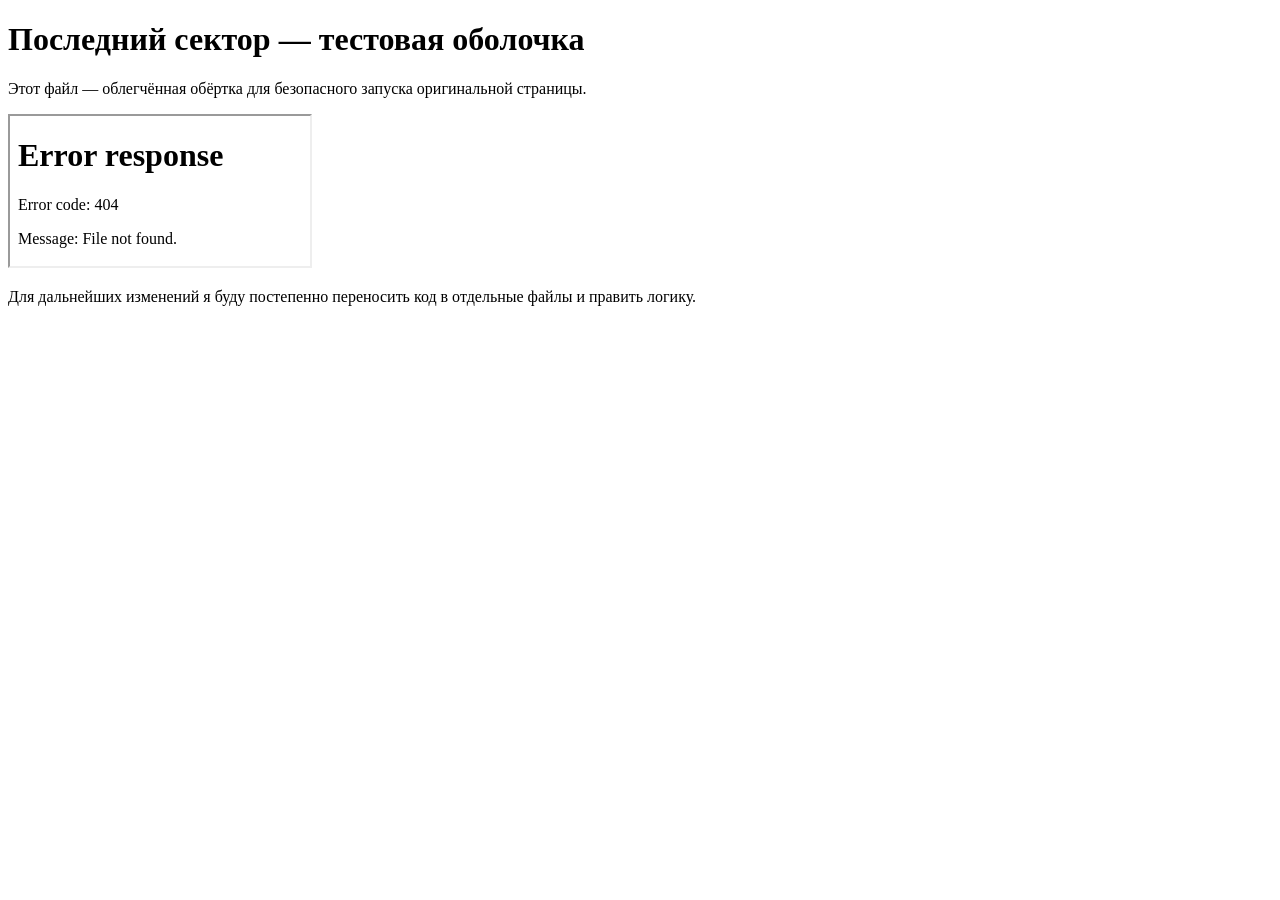
==== index.html @ d8fb33e8 "Создан index.html-обёртка для безопасной разработки (шаг 1)" ====
<!DOCTYPE html>
<html lang="ru">
<head>
  <meta charset="UTF-8">
  <meta name="viewport" content="width=device-width, initial-scale=1, maximum-scale=1, user-scalable=no">
  <title>Последний сектор — оболочка</title>
  <link rel="stylesheet" href="styles.css">
</head>
<body>
  <div class="wrapper">
    <header>
      <h1>Последний сектор — тестовая оболочка</h1>
      <p>Этот файл — облегчённая обёртка для безопасного запуска оригинальной страницы.</p>
    </header>

    <!-- Встроенная оригинальная страница как iframe для шаговой доработки. -->
    <section class="gameframe">
      <iframe src="/blob/main/game1_v1_4.html" id="gameFrame" title="game1" sandbox="allow-same-origin allow-scripts allow-forms" ></iframe>
    </section>

    <footer>
      <p>Для дальнейших изменений я буду постепенно переносить код в отдельные файлы и править логику.</p>
    </footer>
  </div>

  <script src="game.js"></script>
</body>
</html>
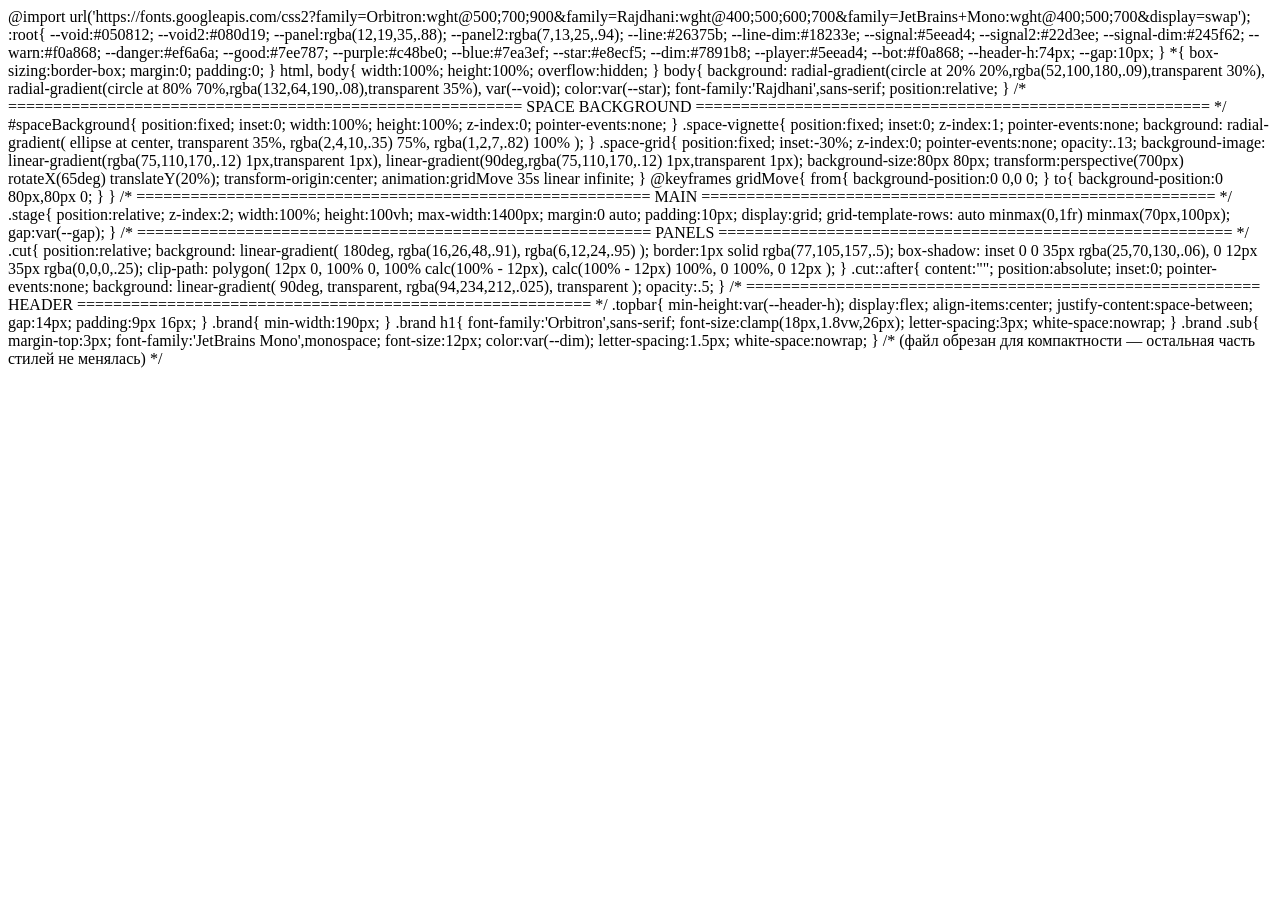
==== commit 83a35a69: "index.html: переключён на локальный рендер (редирект на game1_v1_4.html)" ====
--- a/index.html
+++ b/index.html
@@ -1,28 +1,15 @@
 <!DOCTYPE html>
 <html lang="ru">
 <head>
-  <meta charset="UTF-8">
-  <meta name="viewport" content="width=device-width, initial-scale=1, maximum-scale=1, user-scalable=no">
-  <title>Последний сектор — оболочка</title>
-  <link rel="stylesheet" href="styles.css">
+  <meta charset="utf-8">
+  <meta name="viewport" content="width=device-width,initial-scale=1">
+  <title>Последний сектор — локальный рендер</title>
 </head>
 <body>
-  <div class="wrapper">
-    <header>
-      <h1>Последний сектор — тестовая оболочка</h1>
-      <p>Этот файл — облегчённая обёртка для безопасного запуска оригинальной страницы.</p>
-    </header>
-
-    <!-- Встроенная оригинальная страница как iframe для шаговой доработки. -->
-    <section class="gameframe">
-      <iframe src="/blob/main/game1_v1_4.html" id="gameFrame" title="game1" sandbox="allow-same-origin allow-scripts allow-forms" ></iframe>
-    </section>
-
-    <footer>
-      <p>Для дальнейших изменений я буду постепенно переносить код в отдельные файлы и править логику.</p>
-    </footer>
-  </div>
-
-  <script src="game.js"></script>
+  <p>Перенаправление на локальную страницу игры… Если перенаправление не сработало, откройте <a href="./game1_v1_4.html">game1_v1_4.html</a>.</p>
+  <script>
+    // Перенаправляем на локальную страницу с игрой (без iframe).
+    window.location.replace('./game1_v1_4.html');
+  </script>
 </body>
 </html>
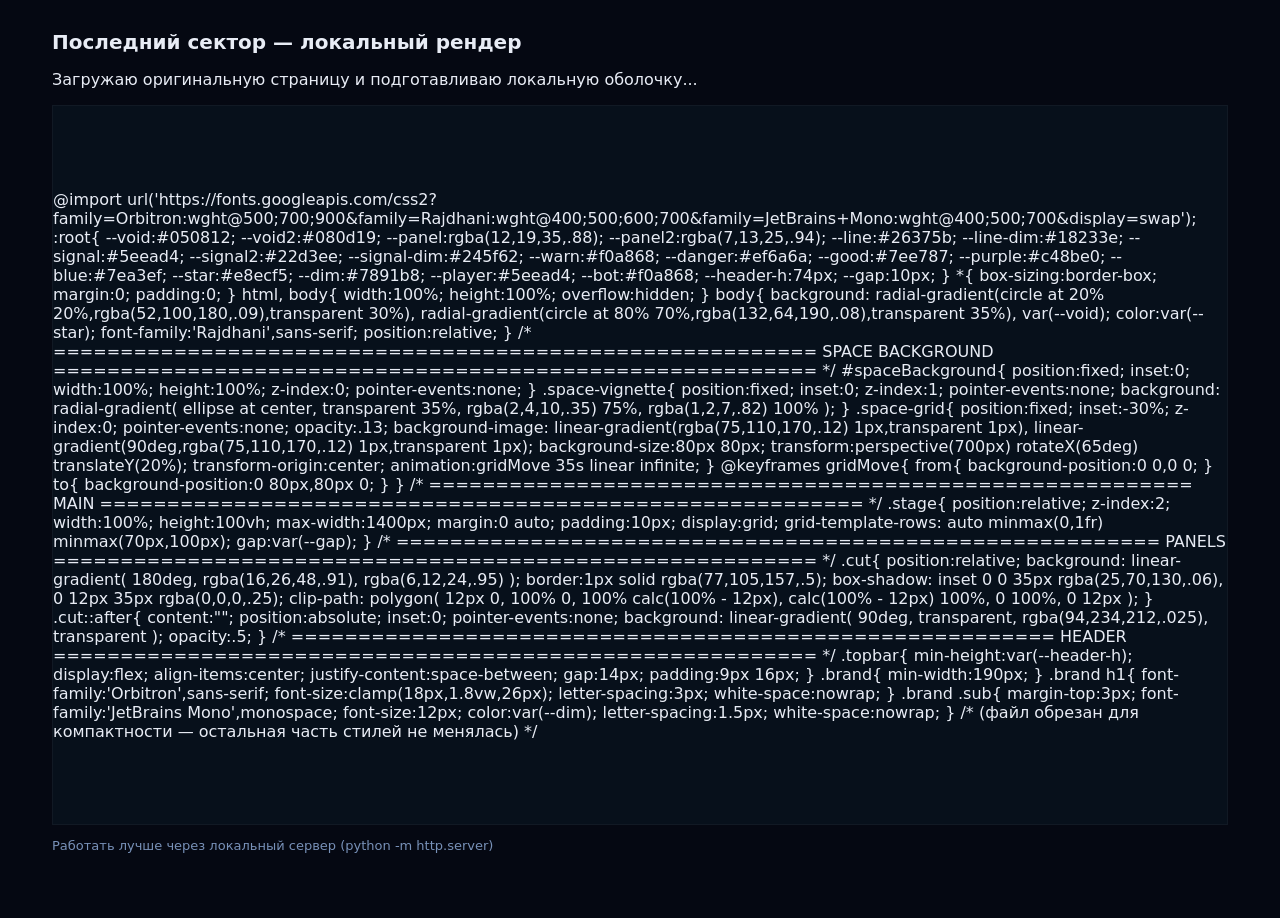
==== commit 1295e2cf: "index.html: изменён на локальный рендер — загружает тело game1_v1_4.html в контейнер и подключает ga" ====
--- a/index.html
+++ b/index.html
@@ -4,12 +4,64 @@
   <meta charset="utf-8">
   <meta name="viewport" content="width=device-width,initial-scale=1">
   <title>Последний сектор — локальный рендер</title>
+  <link rel="stylesheet" href="styles.css">
 </head>
 <body>
-  <p>Перенаправление на локальную страницу игры… Если перенаправление не сработало, откройте <a href="./game1_v1_4.html">game1_v1_4.html</a>.</p>
+  <div class="wrapper">
+    <header>
+      <h1>Последний сектор — локальный рендер</h1>
+      <p>Загружаю оригинальную страницу и подготавливаю локальную оболочку...</p>
+    </header>
+
+    <section id="remoteContainer" class="gameframe">
+      <!-- Контент оригинальной страницы будет загружен сюда -->
+    </section>
+
+    <footer>
+      <p>Работать лучше через локальный сервер (python -m http.server)</p>
+    </footer>
+  </div>
+
   <script>
-    // Перенаправляем на локальную страницу с игрой (без iframe).
-    window.location.replace('./game1_v1_4.html');
+    // Загружаем исходный HTML и вставляем тело в контейнер.
+    async function loadRemote(){
+      try{
+        const res = await fetch('game1_v1_4.html');
+        const txt = await res.text();
+        // Извлечём содержимое <body>
+        const bodyMatch = txt.match(/<body[^>]*>([\s\S]*?)<\/body>/i);
+        const content = bodyMatch ? bodyMatch[1] : txt;
+        const container = document.getElementById('remoteContainer');
+        container.innerHTML = content;
+
+        // Подключаем наш game.js (уже вынесённый)
+        const s = document.createElement('script');
+        s.src = 'game.js';
+        s.defer = true;
+        document.body.appendChild(s);
+
+        // Обработаем внутренние inline <script> теги из оригинала — осторожно: выполняем их в порядке появления
+        const inlineScripts = content.match(/<script[^>]*>([\s\S]*?)<\/script>/ig) || [];
+        for(const scriptTag of inlineScripts){
+          // извлечь код
+          const codeMatch = scriptTag.match(/<script[^>]*>([\s\S]*?)<\/script>/i);
+          if(codeMatch && codeMatch[1].trim()){
+            try{
+              // Выполняем код в глобальном контексте
+              (0,eval)(codeMatch[1]);
+            }catch(e){
+              console.warn('Ошибка выполнения inline-скрипта из оригинала', e);
+            }
+          }
+        }
+
+      }catch(e){
+        console.error('Не удалось загрузить game1_v1_4.html:',e);
+        document.getElementById('remoteContainer').textContent = 'Ошибка загрузки оригинальной страницы: ' + e;
+      }
+    }
+
+    loadRemote();
   </script>
 </body>
 </html>
--- a/styles.css
+++ b/styles.css
@@ -0,0 +1,29 @@
+/* Основные стили для разработки и панели настроек. Полный CSS игры пока оставлен в оригинальном файле и будет постепенно вынесен.
+   Этот файл содержит минимальные стили для оболочки и модального окна настроек. */
+:root{
+  --bg:#050812;
+  --fg:#e8ecf5;
+  --muted:#7891b8;
+  --accent:#5eead4;
+}
+*{box-sizing:border-box}
+html,body{height:100%;margin:0;background:var(--bg);color:var(--fg);font-family:Rajdhani,system-ui,Segoe UI,Arial}
+.wrapper{max-width:1200px;margin:18px auto;padding:12px}
+header h1{font-size:20px;margin:0 0 6px}
+.gameframe{height:720px;border:1px solid rgba(255,255,255,.04);background:#07101b;display:flex;align-items:center;justify-content:center}
+iframe#gameFrame{width:100%;height:100%;border:0;background:transparent}
+footer{margin-top:10px;color:var(--muted);font-size:13px}
+
+/* Настройки (модал) */
+.settings-btn{position:fixed;right:16px;bottom:16px;background:linear-gradient(90deg,var(--accent),#22d3ee);border:0;padding:10px 14px;border-radius:8px;color:#001;cursor:pointer;font-weight:700}
+.settings-modal{position:fixed;left:50%;top:50%;transform:translate(-50%,-50%);background:#071426;border:1px solid rgba(255,255,255,.04);padding:14px;border-radius:8px;min-width:320px;box-shadow:0 10px 30px rgba(0,0,0,.6);display:none}
+.settings-modal.open{display:block}
+.settings-modal h3{margin:0 0 10px;font-size:16px}
+.settings-row{display:flex;gap:8px;align-items:center;margin-bottom:8px}
+.settings-row label{flex:1;color:var(--muted);font-size:13px}
+.settings-row input[type=number],.settings-row select{width:120px;padding:6px;border-radius:6px;border:1px solid rgba(255,255,255,.04);background:#0b1722;color:var(--fg)}
+.settings-actions{display:flex;gap:8px;justify-content:flex-end;margin-top:10px}
+.settings-actions button{padding:8px 10px;border-radius:6px;border:0;cursor:pointer}
+
+/* Простая подсказка баланса */
+.balance-indicator{position:fixed;left:16px;bottom:20px;background:rgba(255,255,255,.03);padding:8px 10px;border-radius:8px;border:1px solid rgba(255,255,255,.03);font-family:JetBrains Mono,monospace}
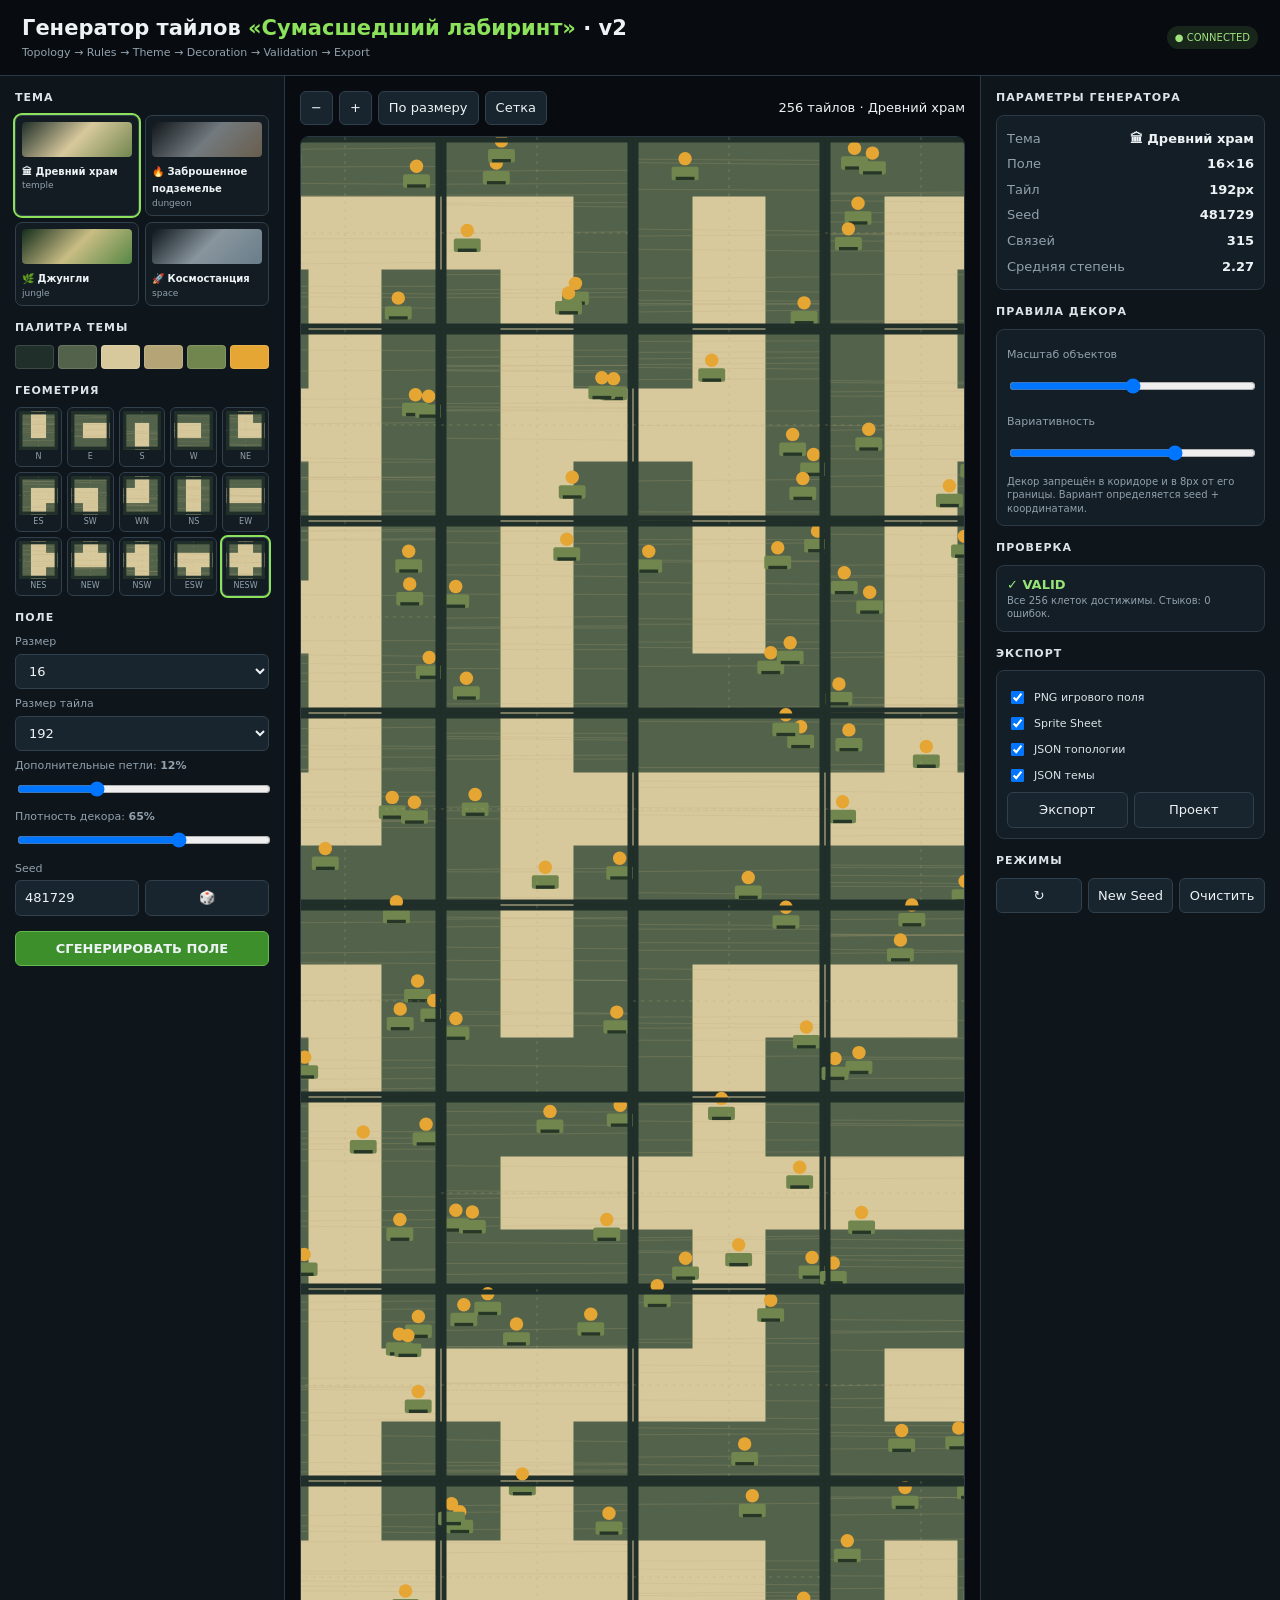
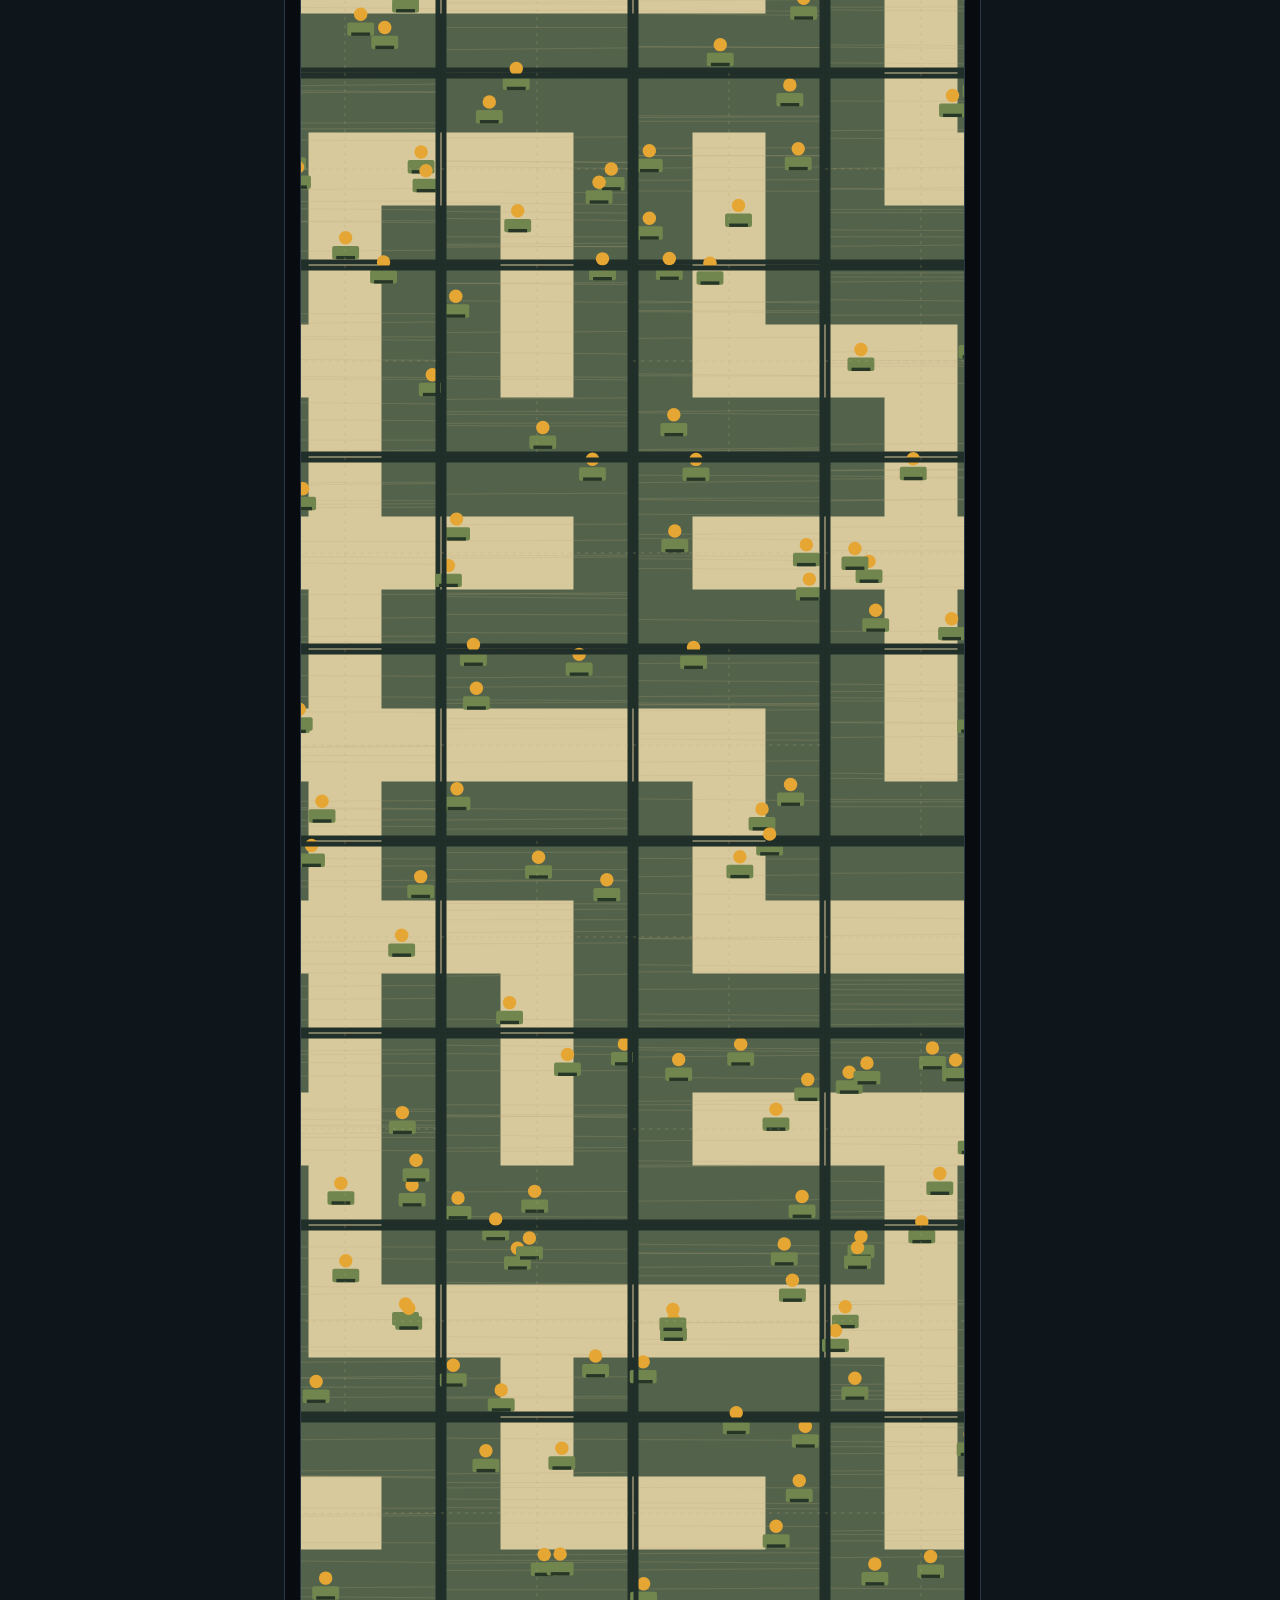
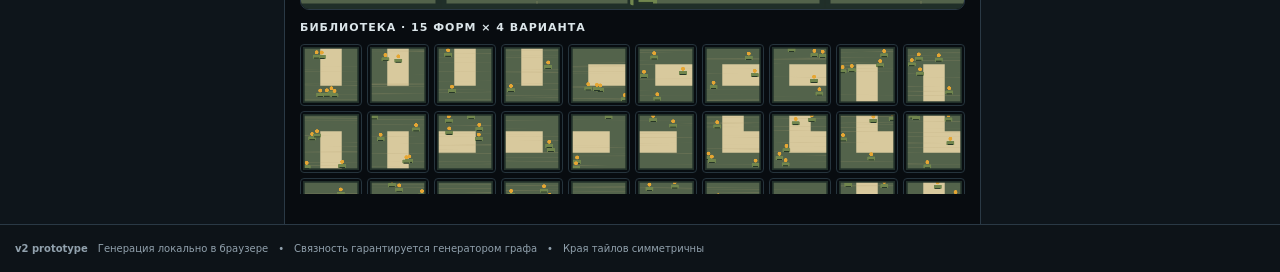
==== commit 2adcf545: "Add files via upload" ====
--- a/index.html
+++ b/index.html
@@ -1,67 +1,167 @@
-<!DOCTYPE html>
+<!doctype html>
 <html lang="ru">
 <head>
-  <meta charset="utf-8">
-  <meta name="viewport" content="width=device-width,initial-scale=1">
-  <title>Последний сектор — локальный рендер</title>
-  <link rel="stylesheet" href="styles.css">
+<meta charset="utf-8">
+<meta name="viewport" content="width=device-width,initial-scale=1">
+<title>Maze Tile Generator v2</title>
+<style>
+:root{--bg:#080c10;--panel:#10171e;--panel2:#17212a;--line:#2a3945;--text:#edf3f5;--muted:#91a1ad;--accent:#8ce35b;--warn:#f3b84b;--bad:#f16d75}
+*{box-sizing:border-box}body{margin:0;background:radial-gradient(900px 500px at 25% -10%,#20303a 0,#080c10 65%);color:var(--text);font:13px/1.35 Inter,system-ui,Segoe UI,Arial,sans-serif}
+header{height:76px;padding:16px 22px;border-bottom:1px solid var(--line);display:flex;align-items:center;justify-content:space-between}
+h1{margin:0;font-size:21px}h1 i{font-style:normal;color:var(--accent)}.sub{color:var(--muted);font-size:11px;margin-top:4px}
+.app{display:grid;grid-template-columns:285px minmax(500px,1fr) 300px;min-height:calc(100vh - 124px)}
+aside,.right{background:#10171edb;padding:15px;border-right:1px solid var(--line);overflow:auto}.right{border:0;border-left:1px solid var(--line)}
+main{padding:15px;min-width:0;display:flex;flex-direction:column;gap:11px}h2{font-size:11px;text-transform:uppercase;letter-spacing:1px;color:#dbe5e9;margin:0 0 9px}
+section{margin-bottom:15px}.card{background:#141e26;border:1px solid #2b3a46;border-radius:8px;padding:10px}
+label{display:block;color:var(--muted);font-size:11px;margin:8px 0 4px}select,input,button{font:inherit;color:var(--text);background:#18242e;border:1px solid #30404c;border-radius:6px;padding:8px 9px;width:100%}button{cursor:pointer}button:hover{filter:brightness(1.15)}button.primary{background:#3c8f2a;border-color:#65b94d;font-weight:700}
+.row{display:grid;grid-template-columns:1fr 1fr;gap:6px}.row3{display:grid;grid-template-columns:1fr 1fr 1fr;gap:6px}.theme-grid{display:grid;grid-template-columns:1fr 1fr;gap:6px}.theme{cursor:pointer;padding:6px;border:1px solid #30404c;border-radius:7px;background:#131c23}.theme.active{outline:2px solid var(--accent)}.sw{height:35px;border-radius:4px;margin-bottom:5px}.theme b{font-size:10px}.theme small{display:block;color:var(--muted);font-size:9px}
+.palette{display:grid;grid-template-columns:repeat(6,1fr);gap:4px}.chip{height:24px;border-radius:4px;border:1px solid #ffffff20}
+.typegrid{display:grid;grid-template-columns:repeat(5,1fr);gap:5px}.type{padding:3px;background:#131c23;border:1px solid #30404c;border-radius:6px;text-align:center;color:var(--muted);font-size:8px}.type.selected{outline:2px solid var(--accent)}.type canvas{display:block;width:100%;margin-bottom:2px}
+.toolbar{display:flex;gap:6px;align-items:center}.toolbar button{width:auto;padding:7px 10px}.toolbar .grow{flex:1}.badge{padding:5px 8px;border-radius:999px;background:#18251a;color:#9fe27e;font-size:10px}
+.stage{position:relative;flex:1;min-height:490px;border:1px solid var(--line);border-radius:9px;background:#05080a;display:flex;align-items:center;justify-content:center;overflow:hidden}
+#map{image-rendering:auto;box-shadow:0 20px 70px #000c;max-width:none}.gridlines{position:absolute;inset:0;pointer-events:none;opacity:.18;background-image:linear-gradient(#fff 1px,transparent 1px),linear-gradient(90deg,#fff 1px,transparent 1px)}
+.library{display:grid;grid-template-columns:repeat(10,1fr);gap:5px;max-height:150px;overflow:auto}.lib{background:#080d11;border:1px solid #26343d;border-radius:4px;padding:2px}.lib canvas{display:block;width:100%}
+.kv{display:flex;justify-content:space-between;padding:4px 0;color:var(--muted)}.kv strong{color:var(--text)}.check{display:flex;gap:7px;align-items:center;margin:7px 0;color:#d9e2e6}.check input{width:auto}
+.slider{width:100%;padding:0}.hint{font-size:10px;color:var(--muted)}.ok{color:#96e576}.warn{color:var(--warn)}.bad{color:var(--bad)}
+footer{height:48px;border-top:1px solid var(--line);display:flex;align-items:center;gap:10px;padding:8px 15px;color:var(--muted);font-size:10px;background:#0d1318}
+@media(max-width:1150px){.app{grid-template-columns:250px 1fr}.right{display:none}}@media(max-width:760px){.app{display:block}aside{display:none}main{height:calc(100vh - 124px)}}
+</style>
 </head>
 <body>
-  <div class="wrapper">
-    <header>
-      <h1>Последний сектор — локальный рендер</h1>
-      <p>Загружаю оригинальную страницу и подготавливаю локальную оболочку...</p>
-    </header>
+<header>
+ <div><h1>Генератор тайлов <i>«Сумасшедший лабиринт»</i> · v2</h1><div class="sub">Topology → Rules → Theme → Decoration → Validation → Export</div></div>
+ <span class="badge" id="health">● READY</span>
+</header>
+<div class="app">
+<aside>
+<section><h2>Тема</h2><div id="themes" class="theme-grid"></div></section>
+<section><h2>Палитра темы</h2><div id="palette" class="palette"></div></section>
+<section><h2>Геометрия</h2><div id="types" class="typegrid"></div></section>
+<section><h2>Поле</h2>
+<label>Размер</label><select id="gridSize"><option>8</option><option>12</option><option selected>16</option><option>20</option><option>24</option></select>
+<label>Размер тайла</label><select id="tileSize"><option>128</option><option selected>192</option><option>256</option><option>384</option></select>
+<label>Дополнительные петли: <b id="loopV">12%</b></label><input class="slider" id="loops" type="range" min="0" max="40" value="12">
+<label>Плотность декора: <b id="decorV">65%</b></label><input class="slider" id="decor" type="range" min="0" max="100" value="65">
+<label>Seed</label><div class="row"><input id="seed" value="481729"><button id="dice">🎲</button></div>
+</section>
+<section><button class="primary" id="generate">СГЕНЕРИРОВАТЬ ПОЛЕ</button></section>
+</aside>
 
-    <section id="remoteContainer" class="gameframe">
-      <!-- Контент оригинальной страницы будет загружен сюда -->
-    </section>
+<main>
+<div class="toolbar"><button id="minus">−</button><button id="plus">+</button><button id="fit">По размеру</button><button id="toggleGrid">Сетка</button><div class="grow"></div><span id="status">Готово</span></div>
+<div class="stage"><canvas id="map"></canvas><div class="gridlines" id="gridlines" hidden></div></div>
+<section><h2>Библиотека · 15 форм × 4 варианта</h2><div id="library" class="library"></div></section>
+</main>
 
-    <footer>
-      <p>Работать лучше через локальный сервер (python -m http.server)</p>
-    </footer>
-  </div>
+<div class="right">
+<section><h2>Параметры генератора</h2><div class="card" id="stats"></div></section>
+<section><h2>Правила декора</h2><div class="card">
+<label>Масштаб объектов</label><input id="decoScale" type="range" min="60" max="140" value="100">
+<label>Вариативность</label><input id="variation" type="range" min="0" max="100" value="70">
+<div class="hint">Декор запрещён в коридоре и в 8px от его границы. Вариант определяется seed + координатами.</div>
+</div></section>
+<section><h2>Проверка</h2><div class="card" id="validation"></div></section>
+<section><h2>Экспорт</h2><div class="card">
+<label class="check"><input id="png" type="checkbox" checked> PNG игрового поля</label>
+<label class="check"><input id="sheet" type="checkbox" checked> Sprite Sheet</label>
+<label class="check"><input id="json" type="checkbox" checked> JSON топологии</label>
+<label class="check"><input id="themeJson" type="checkbox" checked> JSON темы</label>
+<div class="row"><button id="export">Экспорт</button><button id="project">Проект</button></div>
+</div></section>
+<section><h2>Режимы</h2><div class="row3"><button id="regen">↻</button><button id="newSeed">New Seed</button><button id="clear">Очистить</button></div></section>
+</div>
+</div>
+<footer><b>v2 prototype</b><span>Генерация локально в браузере</span><span>•</span><span>Связность гарантируется генератором графа</span><span>•</span><span>Края тайлов симметричны</span></footer>
 
-  <script>
-    // Загружаем исходный HTML и вставляем тело в контейнер.
-    async function loadRemote(){
-      try{
-        const res = await fetch('game1_v1_4.html');
-        const txt = await res.text();
-        // Извлечём содержимое <body>
-        const bodyMatch = txt.match(/<body[^>]*>([\s\S]*?)<\/body>/i);
-        const content = bodyMatch ? bodyMatch[1] : txt;
-        const container = document.getElementById('remoteContainer');
-        container.innerHTML = content;
+<script>
+const T={
+ temple:{name:"Древний храм",icon:"🏛",floor:"#d8c99d",floor2:"#b5a576",wall:"#53634b",wall2:"#202f29",accent:"#e6a633",detail:"#71864e",dark:"#131d19"},
+ dungeon:{name:"Заброшенное подземелье",icon:"🔥",floor:"#737a7f",floor2:"#4c5358",wall:"#2d3338",wall2:"#10161a",accent:"#ed8c31",detail:"#695d4c",dark:"#0b1013"},
+ jungle:{name:"Джунгли",icon:"🌿",floor:"#c9bd84",floor2:"#9d945a",wall:"#35623b",wall2:"#142d1c",accent:"#e7bd42",detail:"#568745",dark:"#0c1b12"},
+ space:{name:"Космостанция",icon:"🚀",floor:"#89959d",floor2:"#5b6871",wall:"#293640",wall2:"#0e161d",accent:"#45d7ff",detail:"#687d8a",dark:"#091017"}
+};
+const forms=[1,2,4,8,3,6,12,9,5,10,7,11,13,14,15];
+const formNames={1:"N",2:"E",4:"S",8:"W",3:"NE",6:"ES",12:"SW",9:"WN",5:"NS",10:"EW",7:"NES",11:"NEW",13:"NSW",14:"ESW",15:"NESW"};
+let theme="temple", grid=[], meta={}, zoom=1, library=[], selectedMask=15;
+const $=id=>document.getElementById(id);
+const gridSize=$("gridSize"),tileSize=$("tileSize"),loops=$("loops"),decor=$("decor"),seed=$("seed"),map=$("map");
 
-        // Подключаем наш game.js (уже вынесённый)
-        const s = document.createElement('script');
-        s.src = 'game.js';
-        s.defer = true;
-        document.body.appendChild(s);
-
-        // Обработаем внутренние inline <script> теги из оригинала — осторожно: выполняем их в порядке появления
-        const inlineScripts = content.match(/<script[^>]*>([\s\S]*?)<\/script>/ig) || [];
-        for(const scriptTag of inlineScripts){
-          // извлечь код
-          const codeMatch = scriptTag.match(/<script[^>]*>([\s\S]*?)<\/script>/i);
-          if(codeMatch && codeMatch[1].trim()){
-            try{
-              // Выполняем код в глобальном контексте
-              (0,eval)(codeMatch[1]);
-            }catch(e){
-              console.warn('Ошибка выполнения inline-скрипта из оригинала', e);
-            }
-          }
-        }
-
-      }catch(e){
-        console.error('Не удалось загрузить game1_v1_4.html:',e);
-        document.getElementById('remoteContainer').textContent = 'Ошибка загрузки оригинальной страницы: ' + e;
-      }
-    }
-
-    loadRemote();
-  </script>
+function h(s){let x=2166136261>>>0;for(let c of String(s)){x^=c.charCodeAt(0);x=Math.imul(x,16777619)}return x>>>0}
+function rng(s){let a=h(s);return()=>{a|=0;a=a+0x6D2B79F5|0;let t=Math.imul(a^a>>>15,1|a);t=t+Math.imul(t^t>>>7,61|t)^t;return((t^t>>>14)>>>0)/4294967296}}
+function shuffle(a,r){for(let i=a.length-1;i>0;i--){let j=r()*(i+1)|0;[a[i],a[j]]=[a[j],a[i]]}}
+function E(m){return{N:!!(m&1),E:!!(m&2),S:!!(m&4),W:!!(m&8)}}
+function deg(m){return ((m&1)>0)+((m&2)>0)+((m&4)>0)+((m&8)>0)}
+function rr(c,x,y,w,h,r){c.beginPath();c.roundRect(x,y,w,h,r);c.fill()}
+function graph(n,s,p){
+ let r=rng(s), parent=Array.from({length:n*n},(_,i)=>i),rank=Array(n*n).fill(0), all=[],chosen=[];
+ const find=x=>{while(parent[x]!==x){parent[x]=parent[parent[x]];x=parent[x]}return x};
+ const union=(a,b)=>{a=find(a);b=find(b);if(a===b)return false;if(rank[a]<rank[b])[a,b]=[b,a];parent[b]=a;if(rank[a]===rank[b])rank[a]++;return true};
+ for(let y=0;y<n;y++)for(let x=0;x<n;x++){let a=y*n+x;if(x<n-1)all.push([a,a+1,2]);if(y<n-1)all.push([a,a+n,4])}
+ shuffle(all,r);for(let e of all)if(union(e[0],e[1]))chosen.push(e);
+ for(let e of all)if(r()<p/100)chosen.push(e);
+ let masks=Array(n*n).fill(0);for(let [a,b,d] of chosen){masks[a]|=d;masks[b]|=(d===2?8:1)}
+ return{masks,edges:chosen.length};
+}
+function decorObj(c,x,y,s,t,r,k){
+ c.save();c.translate(x,y);let q=s*.07;
+ if(k==="temple"){c.fillStyle=t.detail;rr(c,-q,-q*.5,q*2,q,2);c.fillStyle=t.accent;c.beginPath();c.arc(0,-q*1.1,q*.5,0,7);c.fill();c.fillStyle="#263728";c.fillRect(-q*.7,q*.25,q*1.4,q*.25)}
+ if(k==="dungeon"){c.fillStyle=t.detail;rr(c,-q,-q*.7,q*2,q*1.4,2);c.strokeStyle="#171b1e";c.strokeRect(-q*.7,-q*.45,q*1.4,q*.9);c.fillStyle=t.accent;c.beginPath();c.arc(q*1.1,-q*.8,q*.4,0,7);c.fill()}
+ if(k==="jungle"){c.fillStyle=t.detail;c.beginPath();c.arc(0,0,q*1.4,0,7);c.fill();c.fillStyle="#74a84f";c.beginPath();c.ellipse(q*.6,-q*.5,q*.95,q*.35,-.6,0,7);c.fill();c.fillStyle="#df829f";c.beginPath();c.arc(-q*.4,-q*.6,q*.25,0,7);c.fill()}
+ if(k==="space"){c.fillStyle=t.detail;rr(c,-q,-q*.7,q*2,q*1.4,2);c.fillStyle=t.accent;c.fillRect(-q*.55,-q*.25,q*1.1,q*.5);c.fillStyle="#d2fbff";c.fillRect(-q*.3,-q*.12,q*.6,q*.12)}
+ c.restore()
+}
+function tile(c,x,y,S,m,k,s,detail=true){
+ let t=T[k],r=rng(s),e=E(m),cx=x+S/2,cy=y+S/2,p=S*.38;
+ c.fillStyle=t.wall2;c.fillRect(x,y,S,S);c.fillStyle=t.wall;c.fillRect(x+3,y+3,S-6,S-6);
+ if(m){c.fillStyle=t.floor;c.beginPath();c.rect(cx-p/2,cy-p/2,p,p);if(e.N)c.rect(cx-p/2,y,p,S/2+p/2);if(e.E)c.rect(cx-p/2,cy-p/2,S/2+p/2,p);if(e.S)c.rect(cx-p/2,cy,p,S/2+p/2);if(e.W)c.rect(x,cy-p/2,S/2+p/2,p);c.fill()}
+ c.save();c.globalAlpha=.22;c.strokeStyle=t.floor2;c.lineWidth=1;for(let i=0;i<12;i++){let yy=y+7+r()*S;c.beginPath();c.moveTo(x+5,yy);c.lineTo(x+S-5,yy+(r()-.5)*4);c.stroke()}c.restore();
+ if(detail && m){let count=Math.round(2+r()*4),density=+$("decor").value/100, placed=0;for(let i=0;i<18&&placed<count;i++){let px=x+7+r()*(S-14),py=y+7+r()*(S-14);if(r()>density)continue;if(Math.abs(px-cx)<p*.62&&Math.abs(py-cy)<p*.62)continue;decorObj(c,px,py,S,t,r,k);placed++}}
+ c.strokeStyle=t.wall2;c.lineWidth=5;c.strokeRect(x+3,y+3,S-6,S-6);
+ c.save();c.globalAlpha=.16;c.strokeStyle=t.floor2;c.setLineDash([3,5]);c.lineWidth=2;if(e.N||e.S){c.beginPath();c.moveTo(cx,y);c.lineTo(cx,y+S);c.stroke()}if(e.E||e.W){c.beginPath();c.moveTo(x,cy);c.lineTo(x+S,cy);c.stroke()}c.restore()
+}
+function render(){
+ let n=+gridSize.value,S=+tileSize.value,c=map.getContext("2d");map.width=n*S;map.height=n*S;
+ c.fillStyle=T[theme].dark;c.fillRect(0,0,map.width,map.height);
+ grid.forEach((m,i)=>tile(c,i%n*S,Math.floor(i/n)*S,S,m,theme,meta.seed+"|"+i,true));
+ map.style.width=map.width*zoom+"px";map.style.height=map.height*zoom+"px";
+ $("stats").innerHTML=`<div class="kv"><span>Тема</span><strong>${T[theme].icon} ${T[theme].name}</strong></div><div class="kv"><span>Поле</span><strong>${n}×${n}</strong></div><div class="kv"><span>Тайл</span><strong>${S}px</strong></div><div class="kv"><span>Seed</span><strong>${meta.seed}</strong></div><div class="kv"><span>Связей</span><strong>${meta.edges}</strong></div><div class="kv"><span>Средняя степень</span><strong>${meta.avg}</strong></div>`;
+ validate();
+}
+function validate(){
+ let n=+gridSize.value,ok=true,bad=0;for(let y=0;y<n;y++)for(let x=0;x<n;x++){let e=E(grid[y*n+x]);if(x<n-1&&e.E!==E(grid[y*n+x+1]).W){ok=false;bad++}if(y<n-1&&e.S!==E(grid[(y+1)*n+x]).N){ok=false;bad++}}
+ let seen=new Set([0]),q=[0];while(q.length){let id=q.shift(),e=E(grid[id]),x=id%n,y=id/n,ns=[];if(e.N)ns.push(id-n);if(e.E)ns.push(id+1);if(e.S)ns.push(id+n);if(e.W)ns.push(id-1);for(let v of ns)if(v>=0&&v<n*n&&!seen.has(v)){seen.add(v);q.push(v)}}
+ let all=seen.size===n*n;ok=ok&&all;$("validation").innerHTML=ok?`<div class="ok"><b>✓ VALID</b></div><div class="hint">Все ${n*n} клеток достижимы. Стыков: 0 ошибок.</div>`:`<div class="bad"><b>✕ INVALID</b></div><div class="hint">${seen.size}/${n*n} доступны · ${bad} ошибок стыков</div>`;$("health").textContent=ok?"● CONNECTED":"● ERROR";$("health").style.color=ok?"#9fe27e":"#f16d75"
+}
+function generate(){
+ let n=+gridSize.value,s=seed.value||"0",g=graph(n,s,+loops.value);grid=g.masks;let avg=grid.reduce((a,m)=>a+deg(m),0)/grid.length;meta={version:"2.0",theme,seed:s,gridSize:n,tileSize:+tileSize.value,edges:g.edges,avg:avg.toFixed(2),decor:+decor.value};$("status").textContent=`${n*n} тайлов · ${T[theme].name}`;render();buildLibrary()
+}
+function buildLibrary(){
+ library=[];$("library").innerHTML="";let S=+tileSize.value;
+ forms.forEach(m=>{for(let v=0;v<4;v++){let c=document.createElement("canvas");c.width=c.height=S;tile(c.getContext("2d"),0,0,S,m,theme,`lib|${theme}|${m}|${v}`,true);let d=document.createElement("div");d.className="lib";d.title=`${formNames[m]} · variant ${v+1}`;d.appendChild(c);$("library").appendChild(d);library.push({mask:m,variant:v,canvas:c})}});selectedMask=15
+}
+function download(b,n){let a=document.createElement("a");a.href=URL.createObjectURL(b);a.download=n;a.click();setTimeout(()=>URL.revokeObjectURL(a.href),800)}
+function exportData(){
+ let S=+tileSize.value,n=+gridSize.value;
+ if($("png").checked)map.toBlob(b=>download(b,`maze_${theme}_${meta.seed}.png`));
+ if($("json").checked)download(new Blob([JSON.stringify({version:"2.0",theme,seed:meta.seed,gridSize:n,tileSize:S,masks:grid},null,2)],{type:"application/json"}),`maze_${theme}_${meta.seed}.json`);
+ if($("themeJson").checked)download(new Blob([JSON.stringify({id:theme,name:T[theme].name,palette:T[theme],rules:{walkableWidth:.76,decorationSafeMargin:8,variants:4}},null,2)],{type:"application/json"}),`theme_${theme}.json`);
+ if($("sheet").checked){let cols=5,rows=Math.ceil(library.length/cols),c=document.createElement("canvas");c.width=cols*S;c.height=rows*S;let x=c.getContext("2d");x.fillStyle=T[theme].dark;x.fillRect(0,0,c.width,c.height);library.forEach((a,i)=>x.drawImage(a.canvas,i%cols*S,Math.floor(i/cols)*S));c.toBlob(b=>download(b,`tiles_${theme}_${S}px.png`))}
+ $("status").textContent="Экспорт завершён"
+}
+function project(){download(new Blob([JSON.stringify({project:"maze-tile-generator",version:"2.0",settings:{theme,gridSize:+gridSize.value,tileSize:+tileSize.value,loops:+loops.value,decor:+decor.value,seed:seed.value},grid,meta},null,2)],{type:"application/json"}),`maze_project_${meta.seed}.json`)}
+function setup(){
+ Object.entries(T).forEach(([k,t])=>{let d=document.createElement("div");d.className="theme"+(k===theme?" active":"");d.onclick=()=>{theme=k;document.querySelectorAll(".theme").forEach(x=>x.classList.remove("active"));d.classList.add("active");updatePalette();generate()};let s=document.createElement("div");s.className="sw";s.style.background=`linear-gradient(135deg,${t.wall2},${t.floor},${t.detail})`;d.append(s);d.insertAdjacentHTML("beforeend",`<b>${t.icon} ${t.name}</b><small>${k}</small>`);$("themes").appendChild(d)});
+ forms.forEach(m=>{let d=document.createElement("div");d.className="type"+(m===selectedMask?" selected":"");let c=document.createElement("canvas");c.width=c.height=64;tile(c.getContext("2d"),0,0,64,m,theme,"type"+m,false);d.append(c,d.appendChild(document.createTextNode(formNames[m])));d.onclick=()=>{selectedMask=m;document.querySelectorAll(".type").forEach(x=>x.classList.remove("selected"));d.classList.add("selected")};$("types").appendChild(d)});
+ updatePalette();
+ $("loops").oninput=()=>$("loopV").textContent=loops.value+"%";$("decor").oninput=()=>{$("decorV").textContent=decor.value+"%";render();buildLibrary()};
+ $("generate").onclick=generate;$("regen").onclick=generate;$("dice").onclick=()=>{seed.value=Math.floor(Math.random()*999999);generate()};$("newSeed").onclick=()=>{seed.value=Math.floor(Math.random()*9999999);generate()};$("clear").onclick=()=>{grid=[];map.getContext("2d").clearRect(0,0,map.width,map.height);$("status").textContent="Поле очищено"};
+ $("export").onclick=exportData;$("project").onclick=project;
+ $("plus").onclick=()=>{zoom=Math.min(2,zoom*1.2);render()};$("minus").onclick=()=>{zoom=Math.max(.35,zoom/1.2);render()};$("fit").onclick=()=>{zoom=1;render()};$("toggleGrid").onclick=()=>{$("gridlines").hidden=!$("gridlines").hidden};
+ [gridSize,tileSize].forEach(x=>x.onchange=()=>generate());
+ generate();
+}
+function updatePalette(){let t=T[theme];$("palette").innerHTML=[t.wall2,t.wall,t.floor,t.floor2,t.detail,t.accent].map(x=>`<div class="chip" style="background:${x}" title="${x}"></div>`).join("")}
+setup();
+</script>
 </body>
-</html>
+</html>
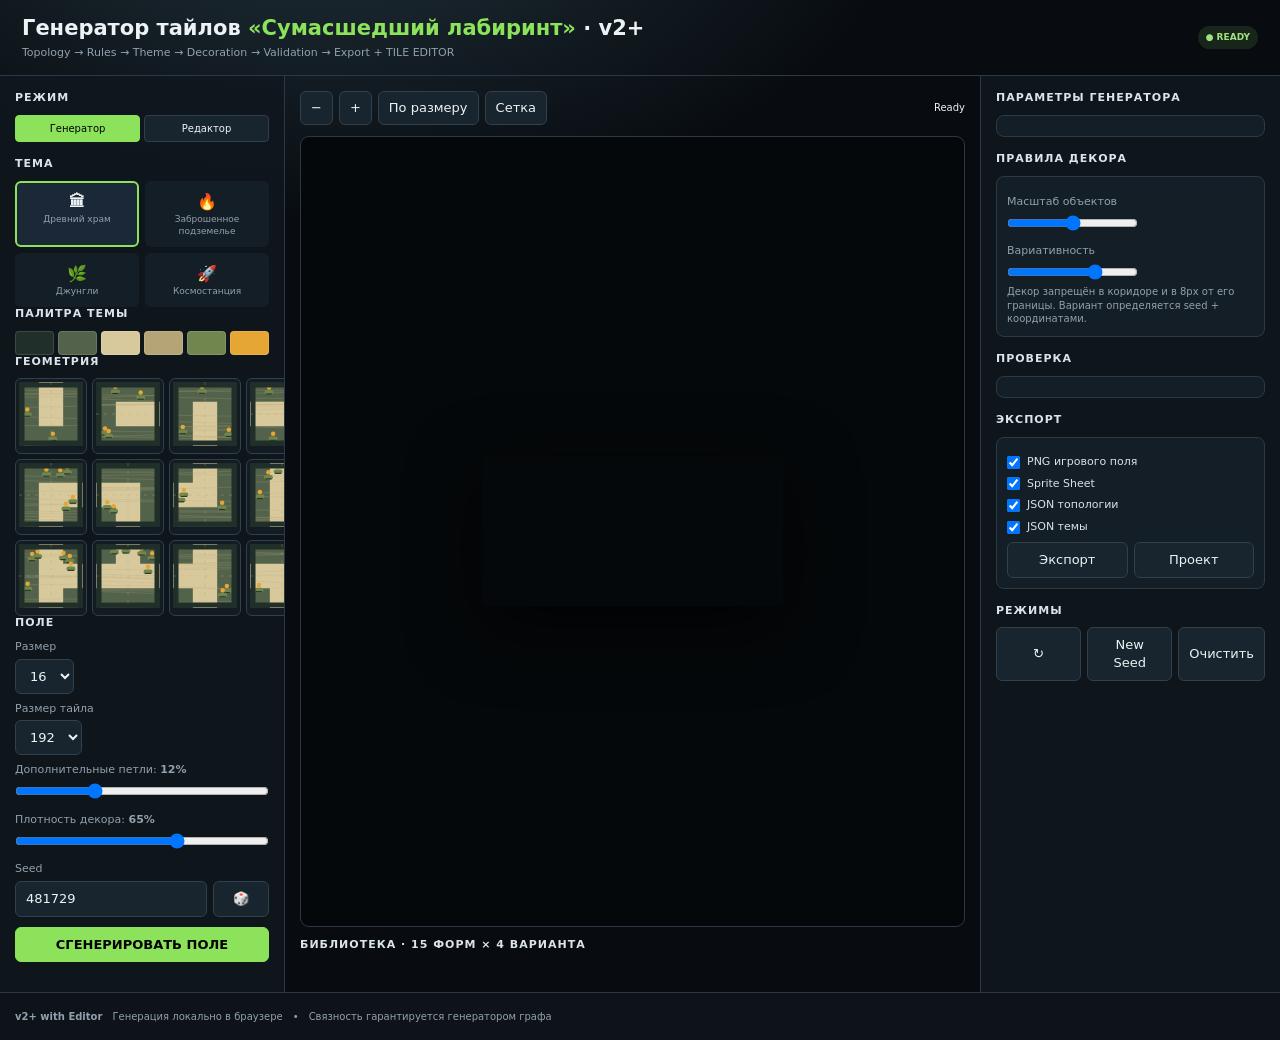
==== commit 55e2be54: "feat: Add tile editor with manual editing, individual tile export (PNG/SVG), undo/redo, and pin/lock" ====
--- a/index.html
+++ b/index.html
@@ -3,7 +3,7 @@
 <head>
 <meta charset="utf-8">
 <meta name="viewport" content="width=device-width,initial-scale=1">
-<title>Maze Tile Generator v2</title>
+<title>Maze Tile Generator v2 - with Editor</title>
 <style>
 :root{--bg:#080c10;--panel:#10171e;--panel2:#17212a;--line:#2a3945;--text:#edf3f5;--muted:#91a1ad;--accent:#8ce35b;--warn:#f3b84b;--bad:#f16d75}
 *{box-sizing:border-box}body{margin:0;background:radial-gradient(900px 500px at 25% -10%,#20303a 0,#080c10 65%);color:var(--text);font:13px/1.35 Inter,system-ui,Segoe UI,Arial,sans-serif}
@@ -13,44 +13,105 @@
 aside,.right{background:#10171edb;padding:15px;border-right:1px solid var(--line);overflow:auto}.right{border:0;border-left:1px solid var(--line)}
 main{padding:15px;min-width:0;display:flex;flex-direction:column;gap:11px}h2{font-size:11px;text-transform:uppercase;letter-spacing:1px;color:#dbe5e9;margin:0 0 9px}
 section{margin-bottom:15px}.card{background:#141e26;border:1px solid #2b3a46;border-radius:8px;padding:10px}
-label{display:block;color:var(--muted);font-size:11px;margin:8px 0 4px}select,input,button{font:inherit;color:var(--text);background:#18242e;border:1px solid #30404c;border-radius:6px;padding:8px 9px;width:100%}button{cursor:pointer}button:hover{filter:brightness(1.15)}button.primary{background:#3c8f2a;border-color:#65b94d;font-weight:700}
-.row{display:grid;grid-template-columns:1fr 1fr;gap:6px}.row3{display:grid;grid-template-columns:1fr 1fr 1fr;gap:6px}.theme-grid{display:grid;grid-template-columns:1fr 1fr;gap:6px}.theme{cursor:pointer;padding:6px;border:1px solid #30404c;border-radius:7px;background:#131c23}.theme.active{outline:2px solid var(--accent)}.sw{height:35px;border-radius:4px;margin-bottom:5px}.theme b{font-size:10px}.theme small{display:block;color:var(--muted);font-size:9px}
+label{display:block;color:var(--muted);font-size:11px;margin:8px 0 4px}select,input,button{font:inherit;color:var(--text);background:#18242e;border:1px solid #30404c;border-radius:6px;padding:8px 10px;margin:0}input[type="range"]{padding:0}input[type="color"]{height:36px;width:100%;padding:4px}
+.row{display:grid;grid-template-columns:1fr 1fr;gap:6px}.row3{display:grid;grid-template-columns:1fr 1fr 1fr;gap:6px}.theme-grid{display:grid;grid-template-columns:1fr 1fr;gap:6px}.theme{cursor:pointer;padding:8px;border-radius:6px;border:2px solid transparent;background:#141e26;text-align:center}.theme.active{border-color:var(--accent);background:#1a2838}.theme b{display:block;font-size:16px}.theme span{display:block;font-size:9px;color:var(--muted)}
 .palette{display:grid;grid-template-columns:repeat(6,1fr);gap:4px}.chip{height:24px;border-radius:4px;border:1px solid #ffffff20}
-.typegrid{display:grid;grid-template-columns:repeat(5,1fr);gap:5px}.type{padding:3px;background:#131c23;border:1px solid #30404c;border-radius:6px;text-align:center;color:var(--muted);font-size:8px}.type.selected{outline:2px solid var(--accent)}.type canvas{display:block;width:100%;margin-bottom:2px}
-.toolbar{display:flex;gap:6px;align-items:center}.toolbar button{width:auto;padding:7px 10px}.toolbar .grow{flex:1}.badge{padding:5px 8px;border-radius:999px;background:#18251a;color:#9fe27e;font-size:10px}
+.typegrid{display:grid;grid-template-columns:repeat(5,1fr);gap:5px}.type{padding:3px;background:#131c23;border:1px solid #30404c;border-radius:6px;text-align:center;color:var(--muted);font-size:8px;cursor:pointer}.type.selected{border-color:var(--accent);background:#1a3d22;color:var(--accent)}
+.toolbar{display:flex;gap:6px;align-items:center}.toolbar button{width:auto;padding:7px 10px}.grow{flex:1}.badge{padding:5px 8px;border-radius:999px;background:#18251a;color:#9fe27e;font-size:9px;font-weight:600}
 .stage{position:relative;flex:1;min-height:490px;border:1px solid var(--line);border-radius:9px;background:#05080a;display:flex;align-items:center;justify-content:center;overflow:hidden}
-#map{image-rendering:auto;box-shadow:0 20px 70px #000c;max-width:none}.gridlines{position:absolute;inset:0;pointer-events:none;opacity:.18;background-image:linear-gradient(#fff 1px,transparent 1px),linear-gradient(90deg,#fff 1px,transparent 1px)}
-.library{display:grid;grid-template-columns:repeat(10,1fr);gap:5px;max-height:150px;overflow:auto}.lib{background:#080d11;border:1px solid #26343d;border-radius:4px;padding:2px}.lib canvas{display:block;width:100%}
-.kv{display:flex;justify-content:space-between;padding:4px 0;color:var(--muted)}.kv strong{color:var(--text)}.check{display:flex;gap:7px;align-items:center;margin:7px 0;color:#d9e2e6}.check input{width:auto}
+#map{image-rendering:auto;box-shadow:0 20px 70px #000c;max-width:none;cursor:crosshair}.gridlines{position:absolute;inset:0;pointer-events:none;opacity:.18;background-image:linear-gradient(#fff 1px,transparent 1px),linear-gradient(90deg,#fff 1px,transparent 1px);background-size:var(--gs) var(--gs)}
+.library{display:grid;grid-template-columns:repeat(10,1fr);gap:5px;max-height:150px;overflow:auto}.lib{background:#080d11;border:1px solid #26343d;border-radius:4px;padding:2px;cursor:pointer;transition:all .2s}.lib.selected{border-color:var(--accent);box-shadow:0 0 8px var(--accent)80}.lib canvas{display:block}
+.kv{display:flex;justify-content:space-between;padding:4px 0;color:var(--muted)}.kv strong{color:var(--text)}.check{display:flex;gap:7px;align-items:center;margin:7px 0;color:#d9e2e6}.check input{cursor:pointer}
 .slider{width:100%;padding:0}.hint{font-size:10px;color:var(--muted)}.ok{color:#96e576}.warn{color:var(--warn)}.bad{color:var(--bad)}
+.editor-panel{background:#0f1419;border:1px solid #2a3945;border-radius:8px;padding:12px;margin-top:10px}
+.socket-grid{display:grid;grid-template-columns:repeat(3,1fr);gap:8px;margin:12px 0;background:#141e26;padding:10px;border-radius:6px;align-items:center;justify-items:center}
+.socket-btn{width:60px;height:60px;border:2px solid #30404c;background:#18242e;color:var(--text);border-radius:6px;cursor:pointer;font-weight:bold;font-size:14px;transition:all .2s}
+.socket-btn.open{border-color:var(--accent);background:#1a3d22;box-shadow:0 0 8px var(--accent)40}
+.socket-btn:hover{border-color:var(--accent)}.socket-btn:active{transform:scale(.95)}
+.socket-placeholder{width:60px;height:60px}
+.tile-info{background:#141e26;padding:8px;border-radius:6px;font-size:10px;color:var(--muted);line-height:1.6;margin:8px 0}
+.tile-preview{display:flex;gap:10px;margin:10px 0;align-items:center}
+.tile-preview canvas{border:1px solid #30404c;border-radius:4px;background:#05080a}
+.edit-controls{display:grid;grid-template-columns:1fr 1fr;gap:6px;margin:10px 0}
+.edit-controls button{padding:8px 10px;font-size:11px}
+.history-btn{padding:6px 10px;font-size:10px}
+.locked{border-color:#f3b84b !important;background:#3d3d00 !important}
+button{cursor:pointer;transition:all .15s}button:hover{background:#1f2d38;border-color:var(--accent)}button:active{transform:scale(.98)}
+.primary{background:var(--accent);color:#000;font-weight:600;border-color:var(--accent)}.primary:hover{background:#9dda6b}.primary:disabled{opacity:.5;cursor:not-allowed}
 footer{height:48px;border-top:1px solid var(--line);display:flex;align-items:center;gap:10px;padding:8px 15px;color:var(--muted);font-size:10px;background:#0d1318}
+.mode-toggle{display:flex;gap:4px}.mode-toggle button{flex:1;padding:6px 8px;font-size:10px;border:1px solid #30404c;background:#18242e;border-radius:4px}.mode-toggle button.active{background:var(--accent);color:#000;border-color:var(--accent)}
 @media(max-width:1150px){.app{grid-template-columns:250px 1fr}.right{display:none}}@media(max-width:760px){.app{display:block}aside{display:none}main{height:calc(100vh - 124px)}}
 </style>
 </head>
 <body>
 <header>
- <div><h1>Генератор тайлов <i>«Сумасшедший лабиринт»</i> · v2</h1><div class="sub">Topology → Rules → Theme → Decoration → Validation → Export</div></div>
+ <div><h1>Генератор тайлов <i>«Сумасшедший лабиринт»</i> · v2+</h1><div class="sub">Topology → Rules → Theme → Decoration → Validation → Export + TILE EDITOR</div></div>
  <span class="badge" id="health">● READY</span>
 </header>
 <div class="app">
 <aside>
-<section><h2>Тема</h2><div id="themes" class="theme-grid"></div></section>
-<section><h2>Палитра темы</h2><div id="palette" class="palette"></div></section>
-<section><h2>Геометрия</h2><div id="types" class="typegrid"></div></section>
-<section><h2>Поле</h2>
+<section><h2>Режим</h2><div class="mode-toggle"><button class="active" id="modeGen">Генератор</button><button id="modeEdit">Редактор</button></div></section>
+
+<section id="genPanel">
+<h2>Тема</h2><div id="themes" class="theme-grid"></div>
+<h2>Палитра темы</h2><div id="palette" class="palette"></div>
+<h2>Геометрия</h2><div id="types" class="typegrid"></div>
+<h2>Поле</h2>
 <label>Размер</label><select id="gridSize"><option>8</option><option>12</option><option selected>16</option><option>20</option><option>24</option></select>
 <label>Размер тайла</label><select id="tileSize"><option>128</option><option selected>192</option><option>256</option><option>384</option></select>
 <label>Дополнительные петли: <b id="loopV">12%</b></label><input class="slider" id="loops" type="range" min="0" max="40" value="12">
 <label>Плотность декора: <b id="decorV">65%</b></label><input class="slider" id="decor" type="range" min="0" max="100" value="65">
 <label>Seed</label><div class="row"><input id="seed" value="481729"><button id="dice">🎲</button></div>
+<button class="primary" id="generate" style="width:100%;margin-top:10px">СГЕНЕРИРОВАТЬ ПОЛЕ</button>
 </section>
-<section><button class="primary" id="generate">СГЕНЕРИРОВАТЬ ПОЛЕ</button></section>
+
+<section id="editPanel" style="display:none">
+<h2>Редактор тайла</h2>
+<div class="tile-info" id="editInfo">Выберите тайл на поле для редактирования</div>
+<div id="editorControls" style="display:none">
+ <h3 style="margin:10px 0 8px;font-size:11px;text-transform:uppercase;color:#dbe5e9">Сокеты (N/E/S/W)</h3>
+ <div class="socket-grid">
+  <div class="socket-placeholder"></div>
+  <button class="socket-btn" id="sockN" title="North">N</button>
+  <div class="socket-placeholder"></div>
+  <button class="socket-btn" id="sockW" title="West">W</button>
+  <div class="socket-placeholder"></div>
+  <button class="socket-btn" id="sockE" title="East">E</button>
+  <div class="socket-placeholder"></div>
+  <button class="socket-btn" id="sockS" title="South">S</button>
+  <div class="socket-placeholder"></div>
+ </div>
+ 
+ <label style="margin-top:15px">Масштаб декора</label><input class="slider" id="decoScaleEdit" type="range" min="60" max="140" value="100">
+ 
+ <label style="margin-top:10px">Цвет пола</label><input type="color" id="floorColor">
+ <label>Цвет стены</label><input type="color" id="wallColor">
+ 
+ <label style="margin-top:10px;display:flex;gap:8px;align-items:center"><input type="checkbox" id="pinTile"> Зафиксировать тайл</label>
+ <div class="hint" style="margin-top:5px">Зафиксированные тайлы не изменяются при регенерации</div>
+ 
+ <div class="edit-controls" style="margin-top:15px">
+  <button id="resetTile">↻ Сбросить</button>
+  <button id="applyTile">✓ Применить</button>
+ </div>
+ 
+ <div style="margin-top:15px;border-top:1px solid #2a3945;padding-top:10px">
+  <h3 style="margin:0 0 8px;font-size:11px;text-transform:uppercase">Экспорт тайла</h3>
+  <div class="row"><button id="exportTilePng">📥 PNG</button><button id="exportTileSvg">📥 SVG</button></div>
+ </div>
+</div>
+
+<div style="margin-top:15px;border-top:1px solid #2a3945;padding-top:10px">
+ <h3 style="margin:0 0 8px;font-size:11px;text-transform:uppercase">История</h3>
+ <div class="row"><button class="history-btn" id="undoBtn">↶ Undo</button><button class="history-btn" id="redoBtn">↷ Redo</button></div>
+</div>
+</section>
 </aside>
 
 <main>
-<div class="toolbar"><button id="minus">−</button><button id="plus">+</button><button id="fit">По размеру</button><button id="toggleGrid">Сетка</button><div class="grow"></div><span id="status">Готово</span></div>
+<div class="toolbar"><button id="minus">−</button><button id="plus">+</button><button id="fit">По размеру</button><button id="toggleGrid">Сетка</button><div class="grow"></div><span id="status" style="font-size:10px">Ready</span></div>
 <div class="stage"><canvas id="map"></canvas><div class="gridlines" id="gridlines" hidden></div></div>
-<section><h2>Библиотека · 15 форм × 4 варианта</h2><div id="library" class="library"></div></section>
+<section id="libSection"><h2>Библиотека · 15 форм × 4 варианта</h2><div id="library" class="library"></div></section>
 </main>
 
 <div class="right">
@@ -71,18 +132,22 @@
 <section><h2>Режимы</h2><div class="row3"><button id="regen">↻</button><button id="newSeed">New Seed</button><button id="clear">Очистить</button></div></section>
 </div>
 </div>
-<footer><b>v2 prototype</b><span>Генерация локально в браузере</span><span>•</span><span>Связность гарантируется генератором графа</span><span>•</span><span>Края тайлов симметричны</span></footer>
+<footer><b>v2+ with Editor</b><span>Генерация локально в браузере</span><span>•</span><span>Связность гарантируется генератором графа</span></footer>
 
 <script>
 const T={
- temple:{name:"Древний храм",icon:"🏛",floor:"#d8c99d",floor2:"#b5a576",wall:"#53634b",wall2:"#202f29",accent:"#e6a633",detail:"#71864e",dark:"#131d19"},
- dungeon:{name:"Заброшенное подземелье",icon:"🔥",floor:"#737a7f",floor2:"#4c5358",wall:"#2d3338",wall2:"#10161a",accent:"#ed8c31",detail:"#695d4c",dark:"#0b1013"},
- jungle:{name:"Джунгли",icon:"🌿",floor:"#c9bd84",floor2:"#9d945a",wall:"#35623b",wall2:"#142d1c",accent:"#e7bd42",detail:"#568745",dark:"#0c1b12"},
- space:{name:"Космостанция",icon:"🚀",floor:"#89959d",floor2:"#5b6871",wall:"#293640",wall2:"#0e161d",accent:"#45d7ff",detail:"#687d8a",dark:"#091017"}
+  temple:{name:"Древний храм",icon:"🏛",floor:"#d8c99d",floor2:"#b5a576",wall:"#53634b",wall2:"#202f29",accent:"#e6a633",detail:"#71864e",dark:"#131d19"},
+  dungeon:{name:"Заброшенное подземелье",icon:"🔥",floor:"#737a7f",floor2:"#4c5358",wall:"#2d3338",wall2:"#10161a",accent:"#ed8c31",detail:"#695d4c",dark:"#0b1013"},
+  jungle:{name:"Джунгли",icon:"🌿",floor:"#c9bd84",floor2:"#9d945a",wall:"#35623b",wall2:"#142d1c",accent:"#e7bd42",detail:"#568745",dark:"#0c1b12"},
+  space:{name:"Космостанция",icon:"🚀",floor:"#89959d",floor2:"#5b6871",wall:"#293640",wall2:"#0e161d",accent:"#45d7ff",detail:"#687d8a",dark:"#091017"}
 };
 const forms=[1,2,4,8,3,6,12,9,5,10,7,11,13,14,15];
 const formNames={1:"N",2:"E",4:"S",8:"W",3:"NE",6:"ES",12:"SW",9:"WN",5:"NS",10:"EW",7:"NES",11:"NEW",13:"NSW",14:"ESW",15:"NESW"};
+
 let theme="temple", grid=[], meta={}, zoom=1, library=[], selectedMask=15;
+let mode="gen", selectedTile=null, editHistory=[], historyIndex=-1;
+let pinnedTiles=new Set(), tileOverrides=new Map();
+
 const $=id=>document.getElementById(id);
 const gridSize=$("gridSize"),tileSize=$("tileSize"),loops=$("loops"),decor=$("decor"),seed=$("seed"),map=$("map");
 
@@ -92,76 +157,230 @@
 function E(m){return{N:!!(m&1),E:!!(m&2),S:!!(m&4),W:!!(m&8)}}
 function deg(m){return ((m&1)>0)+((m&2)>0)+((m&4)>0)+((m&8)>0)}
 function rr(c,x,y,w,h,r){c.beginPath();c.roundRect(x,y,w,h,r);c.fill()}
+
 function graph(n,s,p){
- let r=rng(s), parent=Array.from({length:n*n},(_,i)=>i),rank=Array(n*n).fill(0), all=[],chosen=[];
- const find=x=>{while(parent[x]!==x){parent[x]=parent[parent[x]];x=parent[x]}return x};
- const union=(a,b)=>{a=find(a);b=find(b);if(a===b)return false;if(rank[a]<rank[b])[a,b]=[b,a];parent[b]=a;if(rank[a]===rank[b])rank[a]++;return true};
- for(let y=0;y<n;y++)for(let x=0;x<n;x++){let a=y*n+x;if(x<n-1)all.push([a,a+1,2]);if(y<n-1)all.push([a,a+n,4])}
- shuffle(all,r);for(let e of all)if(union(e[0],e[1]))chosen.push(e);
- for(let e of all)if(r()<p/100)chosen.push(e);
- let masks=Array(n*n).fill(0);for(let [a,b,d] of chosen){masks[a]|=d;masks[b]|=(d===2?8:1)}
- return{masks,edges:chosen.length};
-}
+  let r=rng(s), parent=Array.from({length:n*n},(_,i)=>i),rank=Array(n*n).fill(0), all=[],chosen=[];
+  const find=x=>{while(parent[x]!==x){parent[x]=parent[parent[x]];x=parent[x]}return x};
+  const union=(a,b)=>{a=find(a);b=find(b);if(a===b)return false;if(rank[a]<rank[b])[a,b]=[b,a];parent[b]=a;if(rank[a]===rank[b])rank[a]++;return true};
+  for(let y=0;y<n;y++)for(let x=0;x<n;x++){let a=y*n+x;if(x<n-1)all.push([a,a+1,2]);if(y<n-1)all.push([a,a+n,4])}
+  shuffle(all,r);for(let e of all)if(union(e[0],e[1]))chosen.push(e);
+  for(let e of all)if(r()<p/100)chosen.push(e);
+  let masks=Array(n*n).fill(0);for(let [a,b,d] of chosen){masks[a]|=d;masks[b]|=(d===2?8:1)}
+  return{masks,edges:chosen.length};
+}
+
 function decorObj(c,x,y,s,t,r,k){
- c.save();c.translate(x,y);let q=s*.07;
- if(k==="temple"){c.fillStyle=t.detail;rr(c,-q,-q*.5,q*2,q,2);c.fillStyle=t.accent;c.beginPath();c.arc(0,-q*1.1,q*.5,0,7);c.fill();c.fillStyle="#263728";c.fillRect(-q*.7,q*.25,q*1.4,q*.25)}
- if(k==="dungeon"){c.fillStyle=t.detail;rr(c,-q,-q*.7,q*2,q*1.4,2);c.strokeStyle="#171b1e";c.strokeRect(-q*.7,-q*.45,q*1.4,q*.9);c.fillStyle=t.accent;c.beginPath();c.arc(q*1.1,-q*.8,q*.4,0,7);c.fill()}
- if(k==="jungle"){c.fillStyle=t.detail;c.beginPath();c.arc(0,0,q*1.4,0,7);c.fill();c.fillStyle="#74a84f";c.beginPath();c.ellipse(q*.6,-q*.5,q*.95,q*.35,-.6,0,7);c.fill();c.fillStyle="#df829f";c.beginPath();c.arc(-q*.4,-q*.6,q*.25,0,7);c.fill()}
- if(k==="space"){c.fillStyle=t.detail;rr(c,-q,-q*.7,q*2,q*1.4,2);c.fillStyle=t.accent;c.fillRect(-q*.55,-q*.25,q*1.1,q*.5);c.fillStyle="#d2fbff";c.fillRect(-q*.3,-q*.12,q*.6,q*.12)}
- c.restore()
-}
-function tile(c,x,y,S,m,k,s,detail=true){
- let t=T[k],r=rng(s),e=E(m),cx=x+S/2,cy=y+S/2,p=S*.38;
- c.fillStyle=t.wall2;c.fillRect(x,y,S,S);c.fillStyle=t.wall;c.fillRect(x+3,y+3,S-6,S-6);
- if(m){c.fillStyle=t.floor;c.beginPath();c.rect(cx-p/2,cy-p/2,p,p);if(e.N)c.rect(cx-p/2,y,p,S/2+p/2);if(e.E)c.rect(cx-p/2,cy-p/2,S/2+p/2,p);if(e.S)c.rect(cx-p/2,cy,p,S/2+p/2);if(e.W)c.rect(x,cy-p/2,S/2+p/2,p);c.fill()}
- c.save();c.globalAlpha=.22;c.strokeStyle=t.floor2;c.lineWidth=1;for(let i=0;i<12;i++){let yy=y+7+r()*S;c.beginPath();c.moveTo(x+5,yy);c.lineTo(x+S-5,yy+(r()-.5)*4);c.stroke()}c.restore();
- if(detail && m){let count=Math.round(2+r()*4),density=+$("decor").value/100, placed=0;for(let i=0;i<18&&placed<count;i++){let px=x+7+r()*(S-14),py=y+7+r()*(S-14);if(r()>density)continue;if(Math.abs(px-cx)<p*.62&&Math.abs(py-cy)<p*.62)continue;decorObj(c,px,py,S,t,r,k);placed++}}
- c.strokeStyle=t.wall2;c.lineWidth=5;c.strokeRect(x+3,y+3,S-6,S-6);
- c.save();c.globalAlpha=.16;c.strokeStyle=t.floor2;c.setLineDash([3,5]);c.lineWidth=2;if(e.N||e.S){c.beginPath();c.moveTo(cx,y);c.lineTo(cx,y+S);c.stroke()}if(e.E||e.W){c.beginPath();c.moveTo(x,cy);c.lineTo(x+S,cy);c.stroke()}c.restore()
-}
+  c.save();c.translate(x,y);let q=s*.07;
+  if(k==="temple"){c.fillStyle=t.detail;rr(c,-q,-q*.5,q*2,q,2);c.fillStyle=t.accent;c.beginPath();c.arc(0,-q*1.1,q*.5,0,7);c.fill();c.fillStyle="#263728";c.fillRect(-q*.7,q*.25,q*1.4,q*.25)}
+  if(k==="dungeon"){c.fillStyle=t.detail;rr(c,-q,-q*.7,q*2,q*1.4,2);c.strokeStyle="#171b1e";c.strokeRect(-q*.7,-q*.45,q*1.4,q*.9);c.fillStyle=t.accent;c.beginPath();c.arc(q*1.1,-q*.8,q*.4,0,7);c.fill()}
+  if(k==="jungle"){c.fillStyle=t.detail;c.beginPath();c.arc(0,0,q*1.4,0,7);c.fill();c.fillStyle="#74a84f";c.beginPath();c.ellipse(q*.6,-q*.5,q*.95,q*.35,-.6,0,7);c.fill();c.fillStyle="#df829f";c.beginPath();c.ellipse(-q*.5,-q*.4,q*.7,q*.4,.4,0,7);c.fill()}
+  if(k==="space"){c.fillStyle=t.detail;rr(c,-q,-q*.7,q*2,q*1.4,2);c.fillStyle=t.accent;c.fillRect(-q*.55,-q*.25,q*1.1,q*.5);c.fillStyle="#d2fbff";c.fillRect(-q*.3,-q*.12,q*.6,q*.12)}
+  c.restore()
+}
+
+function tile(c,x,y,S,m,k,s,detail=true,overrides=null){
+  let t=Object.assign({},T[k]);
+  if(overrides){if(overrides.floor)t.floor=overrides.floor;if(overrides.wall)t.wall=overrides.wall}
+  let r=rng(s),e=E(m),cx=x+S/2,cy=y+S/2,p=S*.38;
+  c.fillStyle=t.wall2;c.fillRect(x,y,S,S);c.fillStyle=t.wall;c.fillRect(x+3,y+3,S-6,S-6);
+  if(m){c.fillStyle=t.floor;c.beginPath();c.rect(cx-p/2,cy-p/2,p,p);if(e.N)c.rect(cx-p/2,y,p,S/2+p/2);if(e.E)c.rect(cx-p/2,cy-p/2,S/2+p/2,p);if(e.S)c.rect(cx-p/2,cy,p,S/2+p/2);if(e.W)c.rect(x,cy-p/2,S/2+p/2,p);c.fill()}
+  c.save();c.globalAlpha=.22;c.strokeStyle=t.floor2;c.lineWidth=1;for(let i=0;i<12;i++){let yy=y+7+r()*S;c.beginPath();c.moveTo(x+5,yy);c.lineTo(x+S-5,yy+(r()-.5)*4);c.stroke()}c.restore();
+  if(detail && m){let count=Math.round(2+r()*4),density=+$("decor").value/100, placed=0;for(let i=0;i<18&&placed<count;i++){let px=x+7+r()*(S-14),py=y+7+r()*(S-14);if(r()>density)continue;if(Math.hypot(px-(cx),py-(cy))<p/2+8)continue;decorObj(c,px,py,S,t,r,k);placed++}}
+  c.strokeStyle=t.wall2;c.lineWidth=5;c.strokeRect(x+3,y+3,S-6,S-6);
+  c.save();c.globalAlpha=.16;c.strokeStyle=t.floor2;c.setLineDash([3,5]);c.lineWidth=2;if(e.N||e.S){c.beginPath();c.moveTo(cx,y);c.lineTo(cx,y+S);c.stroke()}if(e.E||e.W){c.beginPath();c.moveTo(x,cy);c.lineTo(x+S,cy);c.stroke()}c.restore();
+}
+
 function render(){
- let n=+gridSize.value,S=+tileSize.value,c=map.getContext("2d");map.width=n*S;map.height=n*S;
- c.fillStyle=T[theme].dark;c.fillRect(0,0,map.width,map.height);
- grid.forEach((m,i)=>tile(c,i%n*S,Math.floor(i/n)*S,S,m,theme,meta.seed+"|"+i,true));
- map.style.width=map.width*zoom+"px";map.style.height=map.height*zoom+"px";
- $("stats").innerHTML=`<div class="kv"><span>Тема</span><strong>${T[theme].icon} ${T[theme].name}</strong></div><div class="kv"><span>Поле</span><strong>${n}×${n}</strong></div><div class="kv"><span>Тайл</span><strong>${S}px</strong></div><div class="kv"><span>Seed</span><strong>${meta.seed}</strong></div><div class="kv"><span>Связей</span><strong>${meta.edges}</strong></div><div class="kv"><span>Средняя степень</span><strong>${meta.avg}</strong></div>`;
- validate();
-}
+  let n=+gridSize.value,S=+tileSize.value,c=map.getContext("2d");map.width=n*S;map.height=n*S;
+  $("gridlines").style.setProperty("--gs",S+"px");
+  c.fillStyle=T[theme].dark;c.fillRect(0,0,map.width,map.height);
+  grid.forEach((m,i)=>{
+    let overrides=tileOverrides.get(i);
+    tile(c,i%n*S,Math.floor(i/n)*S,S,m,theme,meta.seed+"|"+i,true,overrides);
+    if(pinnedTiles.has(i)){c.save();c.strokeStyle="#f3b84b";c.lineWidth=3;c.strokeRect(i%n*S+5,Math.floor(i/n)*S+5,S-10,S-10);c.restore()}
+    if(selectedTile===i && mode==="edit"){c.save();c.strokeStyle="#45d7ff";c.lineWidth=4;c.strokeRect(i%n*S,Math.floor(i/n)*S,S,S);c.restore()}
+  });
+  map.style.width=map.width*zoom+"px";map.style.height=map.height*zoom+"px";
+  $("stats").innerHTML=`<div class="kv"><span>Тема</span><strong>${T[theme].icon} ${T[theme].name}</strong></div><div class="kv"><span>Поле</span><strong>${n}×${n}</strong></div><div class="kv"><span>Тайлы</span><strong>${grid.length}</strong></div><div class="kv"><span>Зафиксировано</span><strong>${pinnedTiles.size}</strong></div>`;
+  validate();
+}
+
 function validate(){
- let n=+gridSize.value,ok=true,bad=0;for(let y=0;y<n;y++)for(let x=0;x<n;x++){let e=E(grid[y*n+x]);if(x<n-1&&e.E!==E(grid[y*n+x+1]).W){ok=false;bad++}if(y<n-1&&e.S!==E(grid[(y+1)*n+x]).N){ok=false;bad++}}
- let seen=new Set([0]),q=[0];while(q.length){let id=q.shift(),e=E(grid[id]),x=id%n,y=id/n,ns=[];if(e.N)ns.push(id-n);if(e.E)ns.push(id+1);if(e.S)ns.push(id+n);if(e.W)ns.push(id-1);for(let v of ns)if(v>=0&&v<n*n&&!seen.has(v)){seen.add(v);q.push(v)}}
- let all=seen.size===n*n;ok=ok&&all;$("validation").innerHTML=ok?`<div class="ok"><b>✓ VALID</b></div><div class="hint">Все ${n*n} клеток достижимы. Стыков: 0 ошибок.</div>`:`<div class="bad"><b>✕ INVALID</b></div><div class="hint">${seen.size}/${n*n} доступны · ${bad} ошибок стыков</div>`;$("health").textContent=ok?"● CONNECTED":"● ERROR";$("health").style.color=ok?"#9fe27e":"#f16d75"
-}
+  let n=+gridSize.value,ok=true,bad=0;for(let y=0;y<n;y++)for(let x=0;x<n;x++){let e=E(grid[y*n+x]);if(x<n-1&&e.E!==E(grid[y*n+x+1]).W){ok=false;bad++}if(y<n-1&&e.S!==E(grid[(y+1)*n+x]).N){ok=false;bad++}}
+  let seen=new Set([0]),q=[0];while(q.length){let id=q.shift(),e=E(grid[id]),x=id%n,y=id/n,ns=[];if(e.N)ns.push(id-n);if(e.E)ns.push(id+1);if(e.S)ns.push(id+n);if(e.W)ns.push(id-1);for(let v of ns)if(v>=0&&v<n*n&&!seen.has(v)){seen.add(v);q.push(v)}}
+  let all=seen.size===n*n;ok=ok&&all;$("validation").innerHTML=ok?`<div class="ok"><b>✓ VALID</b></div><div class="hint">Все ${n*n} клеток достижимы. Стыков: 0 ошибок</div>`:`<div class="bad"><b>✗ ISSUES</b></div><div class="hint">Стыков ошибок: ${bad}. Недостижимые: ${n*n-seen.size}</div>`;
+}
+
 function generate(){
- let n=+gridSize.value,s=seed.value||"0",g=graph(n,s,+loops.value);grid=g.masks;let avg=grid.reduce((a,m)=>a+deg(m),0)/grid.length;meta={version:"2.0",theme,seed:s,gridSize:n,tileSize:+tileSize.value,edges:g.edges,avg:avg.toFixed(2),decor:+decor.value};$("status").textContent=`${n*n} тайлов · ${T[theme].name}`;render();buildLibrary()
-}
+  if(pinnedTiles.size>0){
+    let n=+gridSize.value,s=seed.value||"0",g=graph(n,s,+loops.value);
+    for(let i of pinnedTiles){g.masks[i]=grid[i]}
+    grid=g.masks;
+  }else{
+    let n=+gridSize.value,s=seed.value||"0",g=graph(n,s,+loops.value);grid=g.masks;
+  }
+  let avg=grid.reduce((a,m)=>a+deg(m),0)/grid.length;
+  meta={version:"2.1",theme,seed:seed.value||"0",gridSize:+gridSize.value,tileSize:+tileSize.value,loops:+loops.value,decor:+decor.value,avgDeg:avg.toFixed(2),edges:g.edges};
+  saveHistory();
+  render();
+}
+
 function buildLibrary(){
- library=[];$("library").innerHTML="";let S=+tileSize.value;
- forms.forEach(m=>{for(let v=0;v<4;v++){let c=document.createElement("canvas");c.width=c.height=S;tile(c.getContext("2d"),0,0,S,m,theme,`lib|${theme}|${m}|${v}`,true);let d=document.createElement("div");d.className="lib";d.title=`${formNames[m]} · variant ${v+1}`;d.appendChild(c);$("library").appendChild(d);library.push({mask:m,variant:v,canvas:c})}});selectedMask=15
-}
+  library=[];$("library").innerHTML="";let S=+tileSize.value;
+  forms.forEach(m=>{for(let v=0;v<4;v++){let c=document.createElement("canvas");c.width=c.height=S;tile(c.getContext("2d"),0,0,S,m,theme,`lib|${theme}|${m}|${v}`,true);let d=document.createElement("div");d.className="lib";d.appendChild(c);d.onclick=()=>{document.querySelectorAll(".lib").forEach(x=>x.classList.remove("selected"));d.classList.add("selected");selectedMask=m};library.push(c);$("library").appendChild(d)}})
+}
+
 function download(b,n){let a=document.createElement("a");a.href=URL.createObjectURL(b);a.download=n;a.click();setTimeout(()=>URL.revokeObjectURL(a.href),800)}
+
 function exportData(){
- let S=+tileSize.value,n=+gridSize.value;
- if($("png").checked)map.toBlob(b=>download(b,`maze_${theme}_${meta.seed}.png`));
- if($("json").checked)download(new Blob([JSON.stringify({version:"2.0",theme,seed:meta.seed,gridSize:n,tileSize:S,masks:grid},null,2)],{type:"application/json"}),`maze_${theme}_${meta.seed}.json`);
- if($("themeJson").checked)download(new Blob([JSON.stringify({id:theme,name:T[theme].name,palette:T[theme],rules:{walkableWidth:.76,decorationSafeMargin:8,variants:4}},null,2)],{type:"application/json"}),`theme_${theme}.json`);
- if($("sheet").checked){let cols=5,rows=Math.ceil(library.length/cols),c=document.createElement("canvas");c.width=cols*S;c.height=rows*S;let x=c.getContext("2d");x.fillStyle=T[theme].dark;x.fillRect(0,0,c.width,c.height);library.forEach((a,i)=>x.drawImage(a.canvas,i%cols*S,Math.floor(i/cols)*S));c.toBlob(b=>download(b,`tiles_${theme}_${S}px.png`))}
- $("status").textContent="Экспорт завершён"
-}
-function project(){download(new Blob([JSON.stringify({project:"maze-tile-generator",version:"2.0",settings:{theme,gridSize:+gridSize.value,tileSize:+tileSize.value,loops:+loops.value,decor:+decor.value,seed:seed.value},grid,meta},null,2)],{type:"application/json"}),`maze_project_${meta.seed}.json`)}
+  let S=+tileSize.value,n=+gridSize.value;
+  if($("png").checked)map.toBlob(b=>download(b,`maze_${theme}_${meta.seed}.png`));
+  if($("json").checked)download(new Blob([JSON.stringify({version:"2.1",theme,seed:meta.seed,gridSize:n,tileSize:S,masks:grid,pinned:Array.from(pinnedTiles),overrides:Array.from(tileOverrides.entries())},null,2)],{type:"application/json"}),`maze_${theme}_${meta.seed}.json`);
+  if($("themeJson").checked)download(new Blob([JSON.stringify({id:theme,name:T[theme].name,palette:T[theme],rules:{walkableWidth:.76,decorationSafeMargin:8,variants:4}},null,2)],{type:"application/json"}),`theme_${theme}.json`);
+  if($("sheet").checked){let cols=5,rows=Math.ceil(library.length/cols),c=document.createElement("canvas");c.width=cols*S;c.height=rows*S;let x=c.getContext("2d");x.fillStyle=T[theme].dark;x.fillRect(0,0,c.width,c.height);library.forEach((cv,i)=>x.drawImage(cv,i%cols*S,Math.floor(i/cols)*S));c.toBlob(b=>download(b,`spritesheet_${theme}.png`))}
+  $("status").textContent="Экспорт завершён"
+}
+
+function project(){download(new Blob([JSON.stringify({project:"maze-tile-generator",version:"2.1",settings:{theme,gridSize:+gridSize.value,tileSize:+tileSize.value,loops:+loops.value,decor:+decor.value,seed:seed.value},grid:grid,pinned:Array.from(pinnedTiles),overrides:Array.from(tileOverrides.entries())},null,2)],{type:"application/json"}),`project_${Date.now()}.json`)}
+
+function exportTilePng(){
+  if(selectedTile===null)return;
+  let S=+tileSize.value,c=document.createElement("canvas");c.width=c.height=S;
+  let n=+gridSize.value,m=grid[selectedTile],i=selectedTile%n;
+  let overrides=tileOverrides.get(selectedTile);
+  tile(c.getContext("2d"),0,0,S,m,theme,meta.seed+"|"+selectedTile,true,overrides);
+  c.toBlob(b=>download(b,`tile_${selectedTile}_${theme}.png`))
+}
+
+function exportTileSvg(){
+  if(selectedTile===null)return;
+  let S=+tileSize.value,n=+gridSize.value,m=grid[selectedTile];
+  let e=E(m),cy=S/2,p=S*.38;
+  let t=Object.assign({},T[theme]),overrides=tileOverrides.get(selectedTile);
+  if(overrides){if(overrides.floor)t.floor=overrides.floor;if(overrides.wall)t.wall=overrides.wall}
+  
+  let svg=`<svg width="${S}" height="${S}" xmlns="http://www.w3.org/2000/svg">
+  <rect width="${S}" height="${S}" fill="${t.wall2}"/>
+  <rect x="3" y="3" width="${S-6}" height="${S-6}" fill="${t.wall}"/>`;
+  
+  if(m){svg+=`<path fill="${t.floor}" d="M ${cy-p/2} ${cy-p/2} L ${cy+p/2} ${cy-p/2} L ${cy+p/2} ${cy+p/2} L ${cy-p/2} ${cy+p/2} Z`;
+    if(e.N)svg+=` M ${cy-p/2} 0 L ${cy+p/2} 0 L ${cy+p/2} ${cy+p/2} L ${cy-p/2} ${cy+p/2} Z`;
+    if(e.E)svg+=` M ${cy} ${cy-p/2} L ${S} ${cy-p/2} L ${S} ${cy+p/2} L ${cy} ${cy+p/2} Z`;
+    if(e.S)svg+=` M ${cy-p/2} ${cy} L ${cy+p/2} ${cy} L ${cy+p/2} ${S} L ${cy-p/2} ${S} Z`;
+    if(e.W)svg+=` M 0 ${cy-p/2} L ${cy} ${cy-p/2} L ${cy} ${cy+p/2} L 0 ${cy+p/2} Z`;
+    svg+=`" />`;
+  }
+  
+  svg+=`<rect x="3" y="3" width="${S-6}" height="${S-6}" stroke="${t.wall2}" stroke-width="5" fill="none"/>`;
+  svg+=`</svg>`;
+  
+  download(new Blob([svg],{type:"image/svg+xml"}),`tile_${selectedTile}_${theme}.svg`)
+}
+
+function selectTile(idx){
+  selectedTile=idx;
+  let n=+gridSize.value,m=grid[idx],e=E(m);
+  $("editInfo").innerHTML=`<b>Тайл #${idx}</b> (${idx%n},${Math.floor(idx/n)})<br/>Маска: ${m} (${formNames[m] || 'NONE'})<br/>Зафиксирован: ${pinnedTiles.has(idx)?"Да":"Нет"}`;
+  $("editorControls").style.display="block";
+  
+  $("sockN").classList.toggle("open",e.N);$("sockE").classList.toggle("open",e.E);$("sockS").classList.toggle("open",e.S);$("sockW").classList.toggle("open",e.W);
+  $("pinTile").checked=pinnedTiles.has(idx);
+  
+  let overrides=tileOverrides.get(idx);
+  $("floorColor").value=overrides?.floor||T[theme].floor;
+  $("wallColor").value=overrides?.wall||T[theme].wall;
+  
+  render();
+}
+
+function applyTileEdits(){
+  if(selectedTile===null)return;
+  let e={N:$("sockN").classList.contains("open"),E:$("sockE").classList.contains("open"),S:$("sockS").classList.contains("open"),W:$("sockW").classList.contains("open")};
+  let newMask=(e.N?1:0)|(e.E?2:0)|(e.S?4:0)|(e.W?8:0);
+  grid[selectedTile]=newMask;
+  
+  if($("pinTile").checked){pinnedTiles.add(selectedTile)}else{pinnedTiles.delete(selectedTile)}
+  
+  let floorCol=$("floorColor").value,wallCol=$("wallColor").value;
+  if(floorCol!==T[theme].floor||wallCol!==T[theme].wall){tileOverrides.set(selectedTile,{floor:floorCol,wall:wallCol})}else{tileOverrides.delete(selectedTile)}
+  
+  saveHistory();
+  render();
+  $("status").textContent="Тайл обновлён";
+}
+
+function resetTile(){
+  if(selectedTile===null)return;
+  let n=+gridSize.value,s=seed.value||"0",g=graph(n,s,+loops.value);
+  grid[selectedTile]=g.masks[selectedTile];
+  tileOverrides.delete(selectedTile);
+  pinnedTiles.delete(selectedTile);
+  selectTile(selectedTile);
+  saveHistory();
+}
+
+function saveHistory(){editHistory=editHistory.slice(0,historyIndex+1);editHistory.push({grid:grid.slice(),pinned:new Set(pinnedTiles),overrides:new Map(tileOverrides)});historyIndex=editHistory.length-1;updateHistoryButtons()}
+function undo(){if(historyIndex>0){historyIndex--;let h=editHistory[historyIndex];grid=h.grid.slice();pinnedTiles=new Set(h.pinned);tileOverrides=new Map(h.overrides);render();updateHistoryButtons()}}
+function redo(){if(historyIndex<editHistory.length-1){historyIndex++;let h=editHistory[historyIndex];grid=h.grid.slice();pinnedTiles=new Set(h.pinned);tileOverrides=new Map(h.overrides);render();updateHistoryButtons()}}
+function updateHistoryButtons(){$("undoBtn").disabled=historyIndex<=0;$("redoBtn").disabled=historyIndex>=editHistory.length-1}
+
+function onMapClick(e){
+  if(mode!=="edit")return;
+  let rect=map.getBoundingClientRect(),x=(e.clientX-rect.left)/zoom,y=(e.clientY-rect.top)/zoom;
+  let S=+tileSize.value,n=+gridSize.value;
+  let col=Math.floor(x/S),row=Math.floor(y/S);
+  if(col>=0&&col<n&&row>=0&&row<n){selectTile(row*n+col)}
+}
+
 function setup(){
- Object.entries(T).forEach(([k,t])=>{let d=document.createElement("div");d.className="theme"+(k===theme?" active":"");d.onclick=()=>{theme=k;document.querySelectorAll(".theme").forEach(x=>x.classList.remove("active"));d.classList.add("active");updatePalette();generate()};let s=document.createElement("div");s.className="sw";s.style.background=`linear-gradient(135deg,${t.wall2},${t.floor},${t.detail})`;d.append(s);d.insertAdjacentHTML("beforeend",`<b>${t.icon} ${t.name}</b><small>${k}</small>`);$("themes").appendChild(d)});
- forms.forEach(m=>{let d=document.createElement("div");d.className="type"+(m===selectedMask?" selected":"");let c=document.createElement("canvas");c.width=c.height=64;tile(c.getContext("2d"),0,0,64,m,theme,"type"+m,false);d.append(c,d.appendChild(document.createTextNode(formNames[m])));d.onclick=()=>{selectedMask=m;document.querySelectorAll(".type").forEach(x=>x.classList.remove("selected"));d.classList.add("selected")};$("types").appendChild(d)});
- updatePalette();
- $("loops").oninput=()=>$("loopV").textContent=loops.value+"%";$("decor").oninput=()=>{$("decorV").textContent=decor.value+"%";render();buildLibrary()};
- $("generate").onclick=generate;$("regen").onclick=generate;$("dice").onclick=()=>{seed.value=Math.floor(Math.random()*999999);generate()};$("newSeed").onclick=()=>{seed.value=Math.floor(Math.random()*9999999);generate()};$("clear").onclick=()=>{grid=[];map.getContext("2d").clearRect(0,0,map.width,map.height);$("status").textContent="Поле очищено"};
- $("export").onclick=exportData;$("project").onclick=project;
- $("plus").onclick=()=>{zoom=Math.min(2,zoom*1.2);render()};$("minus").onclick=()=>{zoom=Math.max(.35,zoom/1.2);render()};$("fit").onclick=()=>{zoom=1;render()};$("toggleGrid").onclick=()=>{$("gridlines").hidden=!$("gridlines").hidden};
- [gridSize,tileSize].forEach(x=>x.onchange=()=>generate());
- generate();
-}
+  Object.entries(T).forEach(([k,t])=>{let d=document.createElement("div");d.className="theme"+(k===theme?" active":"");d.onclick=()=>{theme=k;document.querySelectorAll(".theme").forEach(x=>x.classList.remove("active"));d.classList.add("active");generate();buildLibrary()};d.innerHTML=`<b>${t.icon}</b><span>${t.name}</span>`;$("themes").appendChild(d)});
+  
+  forms.forEach(m=>{let d=document.createElement("div");d.className="type"+(m===selectedMask?" selected":"");let c=document.createElement("canvas");c.width=c.height=64;tile(c.getContext("2d"),0,0,64,m,theme,`lib|${theme}|${m}`,true);d.appendChild(c);d.onclick=()=>{document.querySelectorAll(".type").forEach(x=>x.classList.remove("selected"));d.classList.add("selected");selectedMask=m};$("types").appendChild(d)});
+  
+  updatePalette();
+  
+  $("loops").oninput=()=>$("loopV").textContent=loops.value+"%";
+  $("decor").oninput=()=>{$("decorV").textContent=decor.value+"%";render();buildLibrary()};
+  $("generate").onclick=generate;
+  $("regen").onclick=generate;
+  $("dice").onclick=()=>{seed.value=Math.floor(Math.random()*999999);generate()};
+  $("newSeed").onclick=()=>{seed.value=Math.floor(Math.random()*999999);generate()};
+  $("export").onclick=exportData;
+  $("project").onclick=project;
+  
+  $("plus").onclick=()=>{zoom=Math.min(2,zoom*1.2);render()};
+  $("minus").onclick=()=>{zoom=Math.max(.35,zoom/1.2);render()};
+  $("fit").onclick=()=>{zoom=1;render()};
+  $("toggleGrid").onclick=()=>{$("gridlines").hidden=!$("gridlines").hidden};
+  
+  [gridSize,tileSize].forEach(x=>x.onchange=()=>generate());
+  
+  $("modeGen").onclick=()=>{mode="gen";$("modeGen").classList.add("active");$("modeEdit").classList.remove("active");$("genPanel").style.display="block";$("editPanel").style.display="none";selectedTile=null;render()};
+  $("modeEdit").onclick=()=>{mode="edit";$("modeEdit").classList.add("active");$("modeGen").classList.remove("active");$("genPanel").style.display="none";$("editPanel").style.display="block";$("libSection").style.display="none";render()};
+  
+  map.addEventListener("click",onMapClick);
+  
+  $("sockN").onclick=()=>$("sockN").classList.toggle("open");
+  $("sockE").onclick=()=>$("sockE").classList.toggle("open");
+  $("sockS").onclick=()=>$("sockS").classList.toggle("open");
+  $("sockW").onclick=()=>$("sockW").classList.toggle("open");
+  
+  $("applyTile").onclick=applyTileEdits;
+  $("resetTile").onclick=resetTile;
+  $("exportTilePng").onclick=exportTilePng;
+  $("exportTileSvg").onclick=exportTileSvg;
+  
+  $("undoBtn").onclick=undo;
+  $("redoBtn").onclick=redo;
+  
+  generate();
+  buildLibrary();
+  saveHistory();
+}
+
 function updatePalette(){let t=T[theme];$("palette").innerHTML=[t.wall2,t.wall,t.floor,t.floor2,t.detail,t.accent].map(x=>`<div class="chip" style="background:${x}" title="${x}"></div>`).join("")}
+
 setup();
 </script>
 </body>
-</html>+</html>
